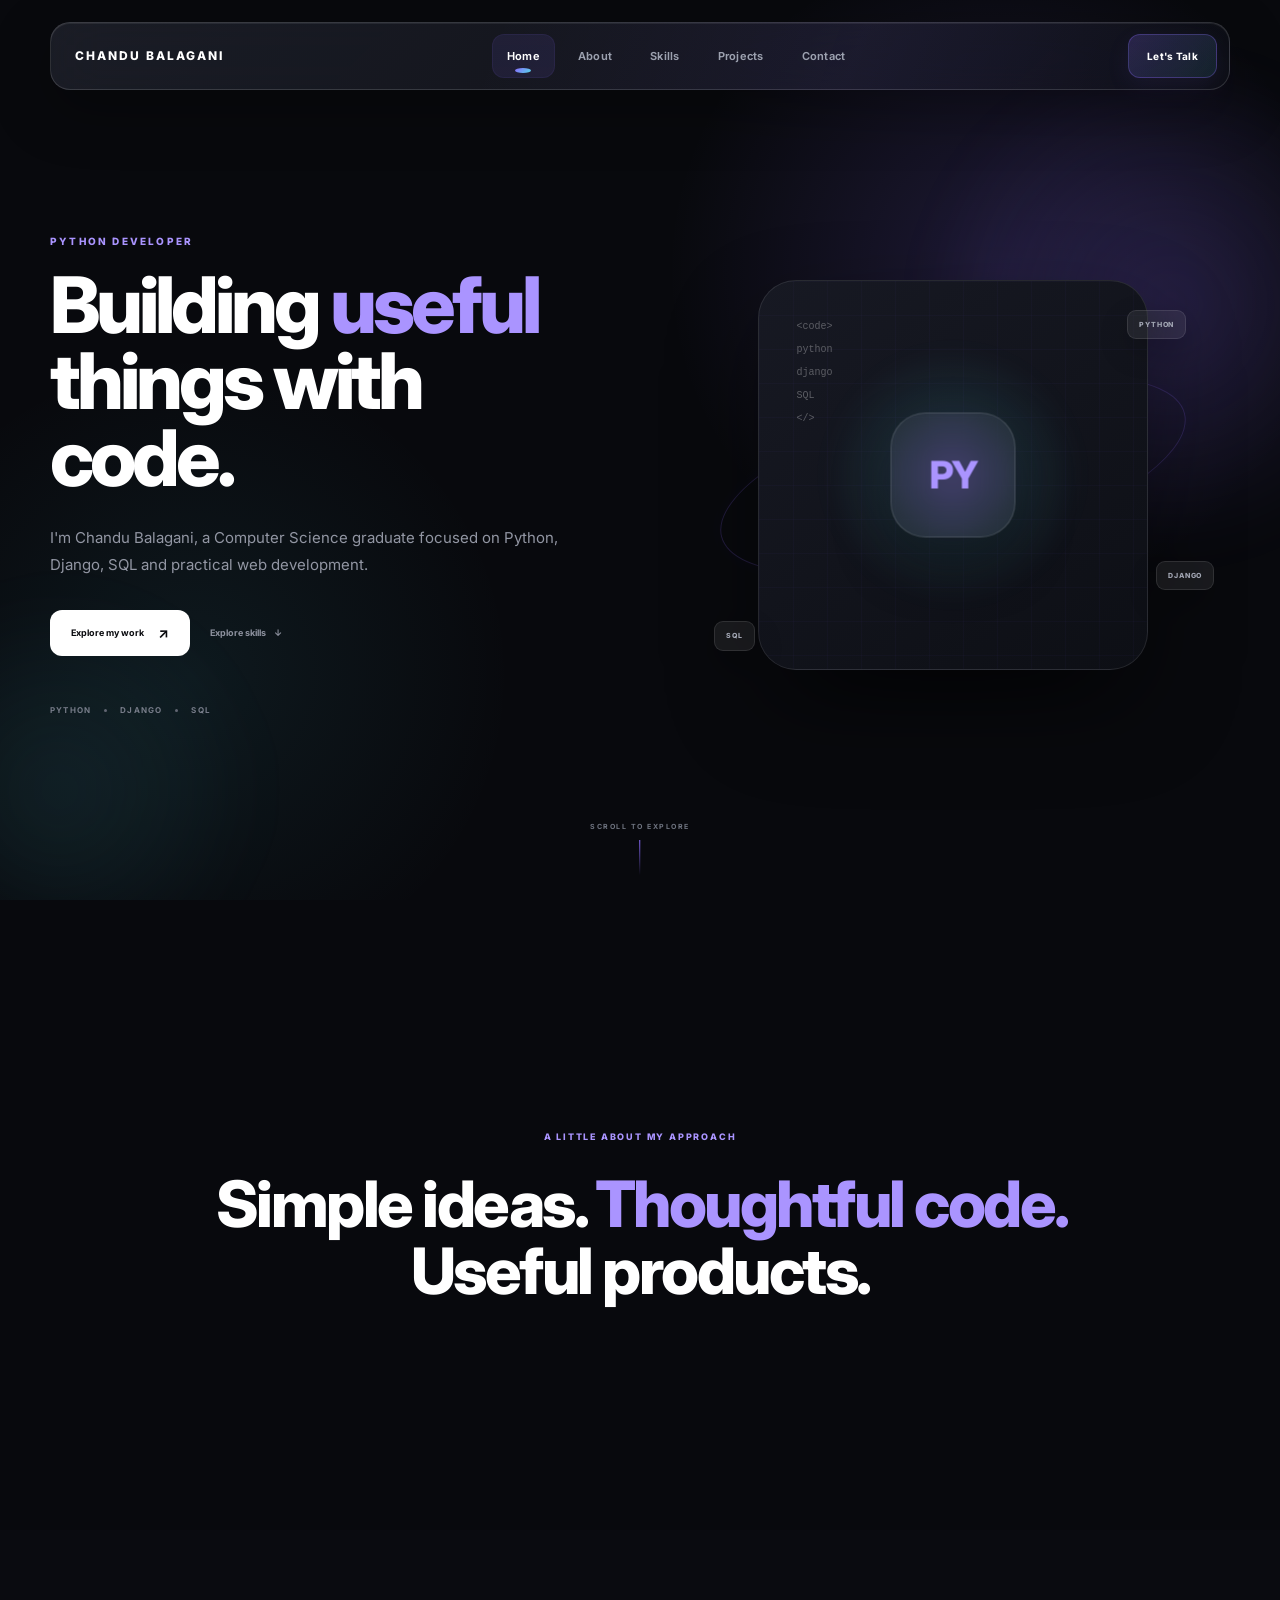
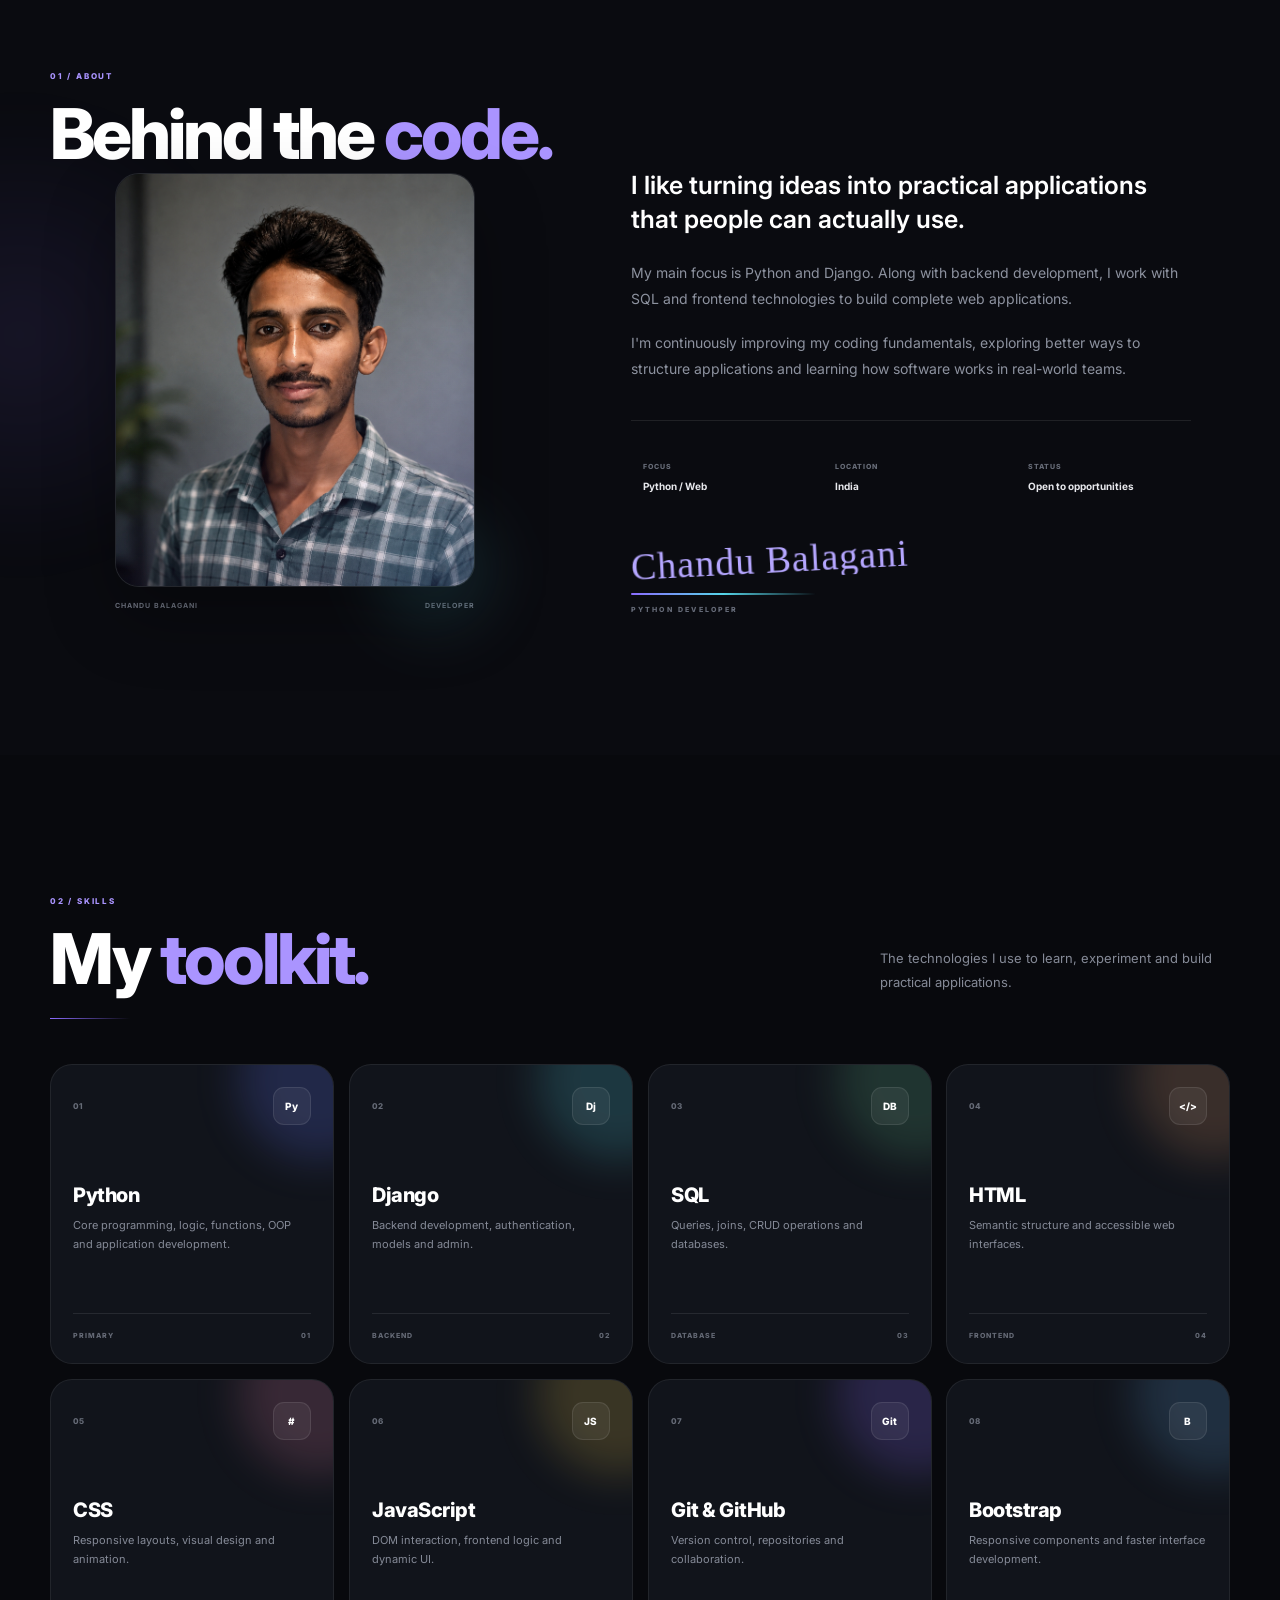
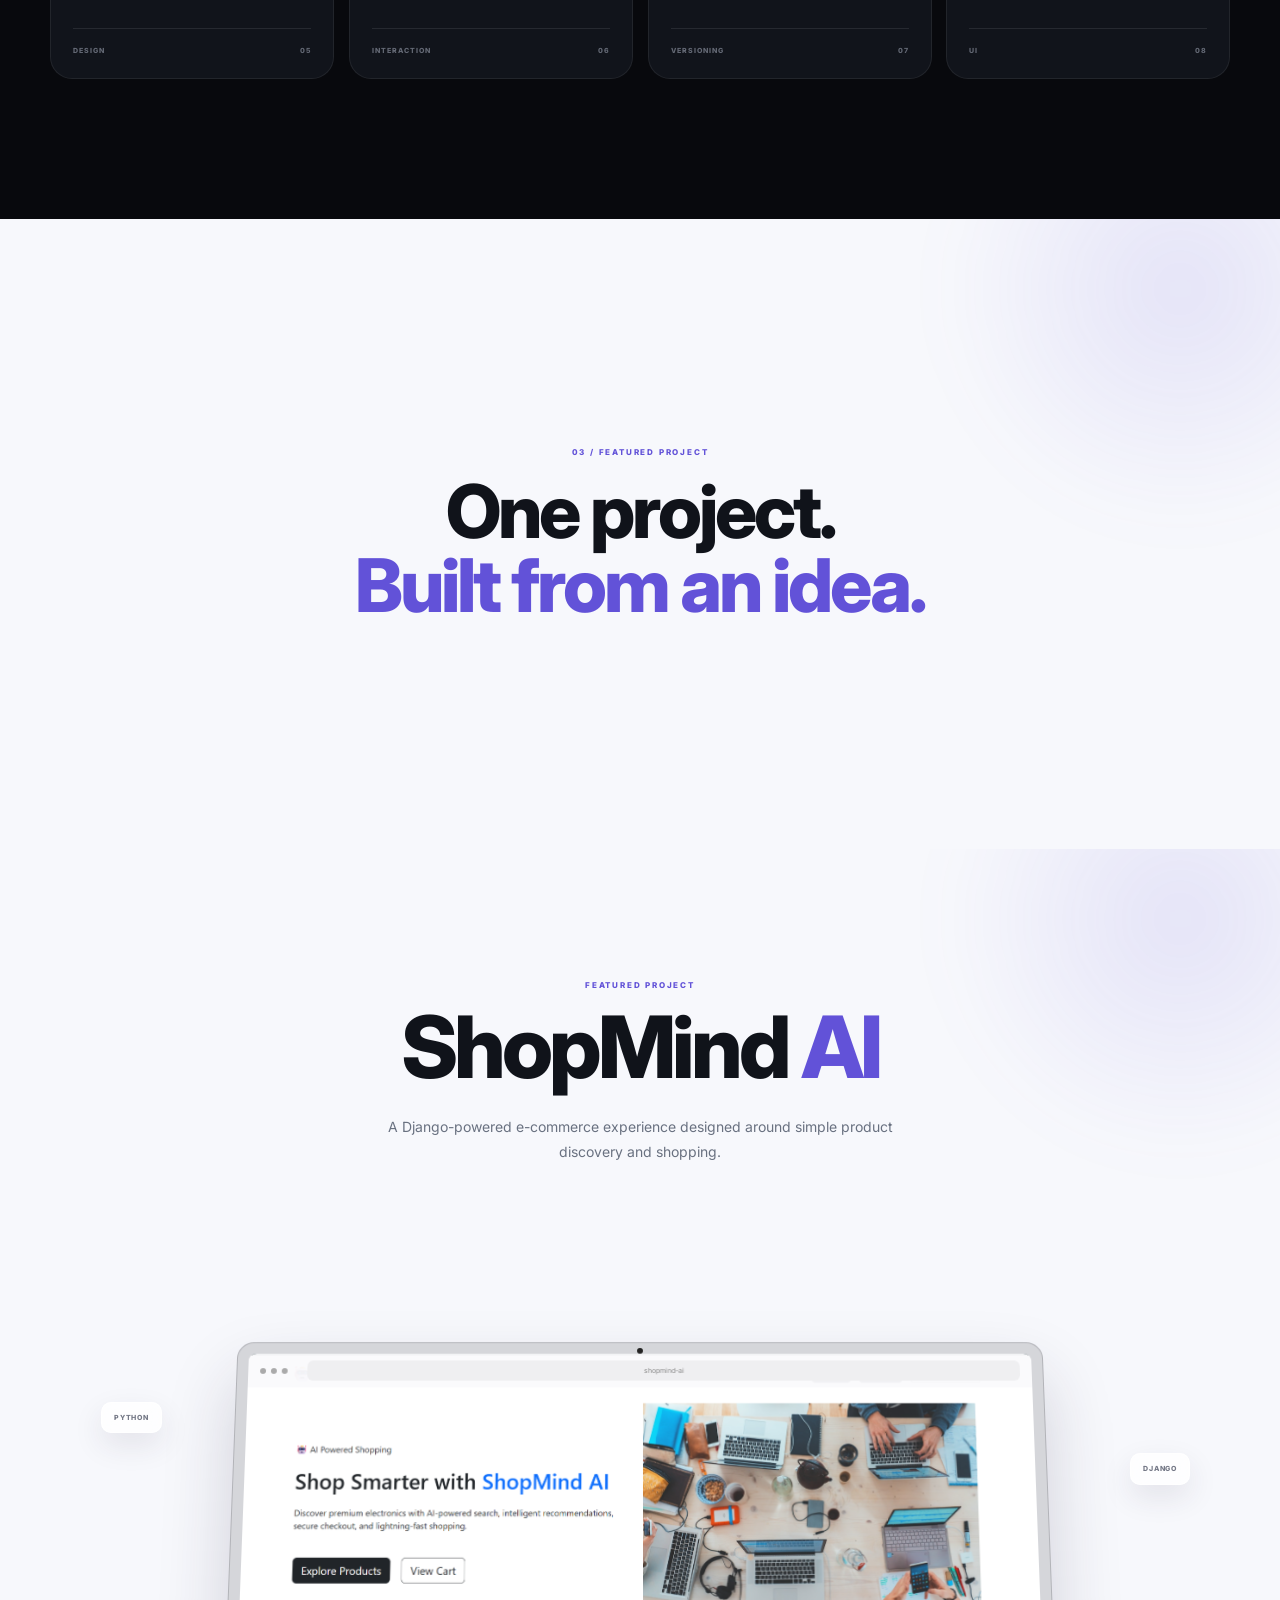
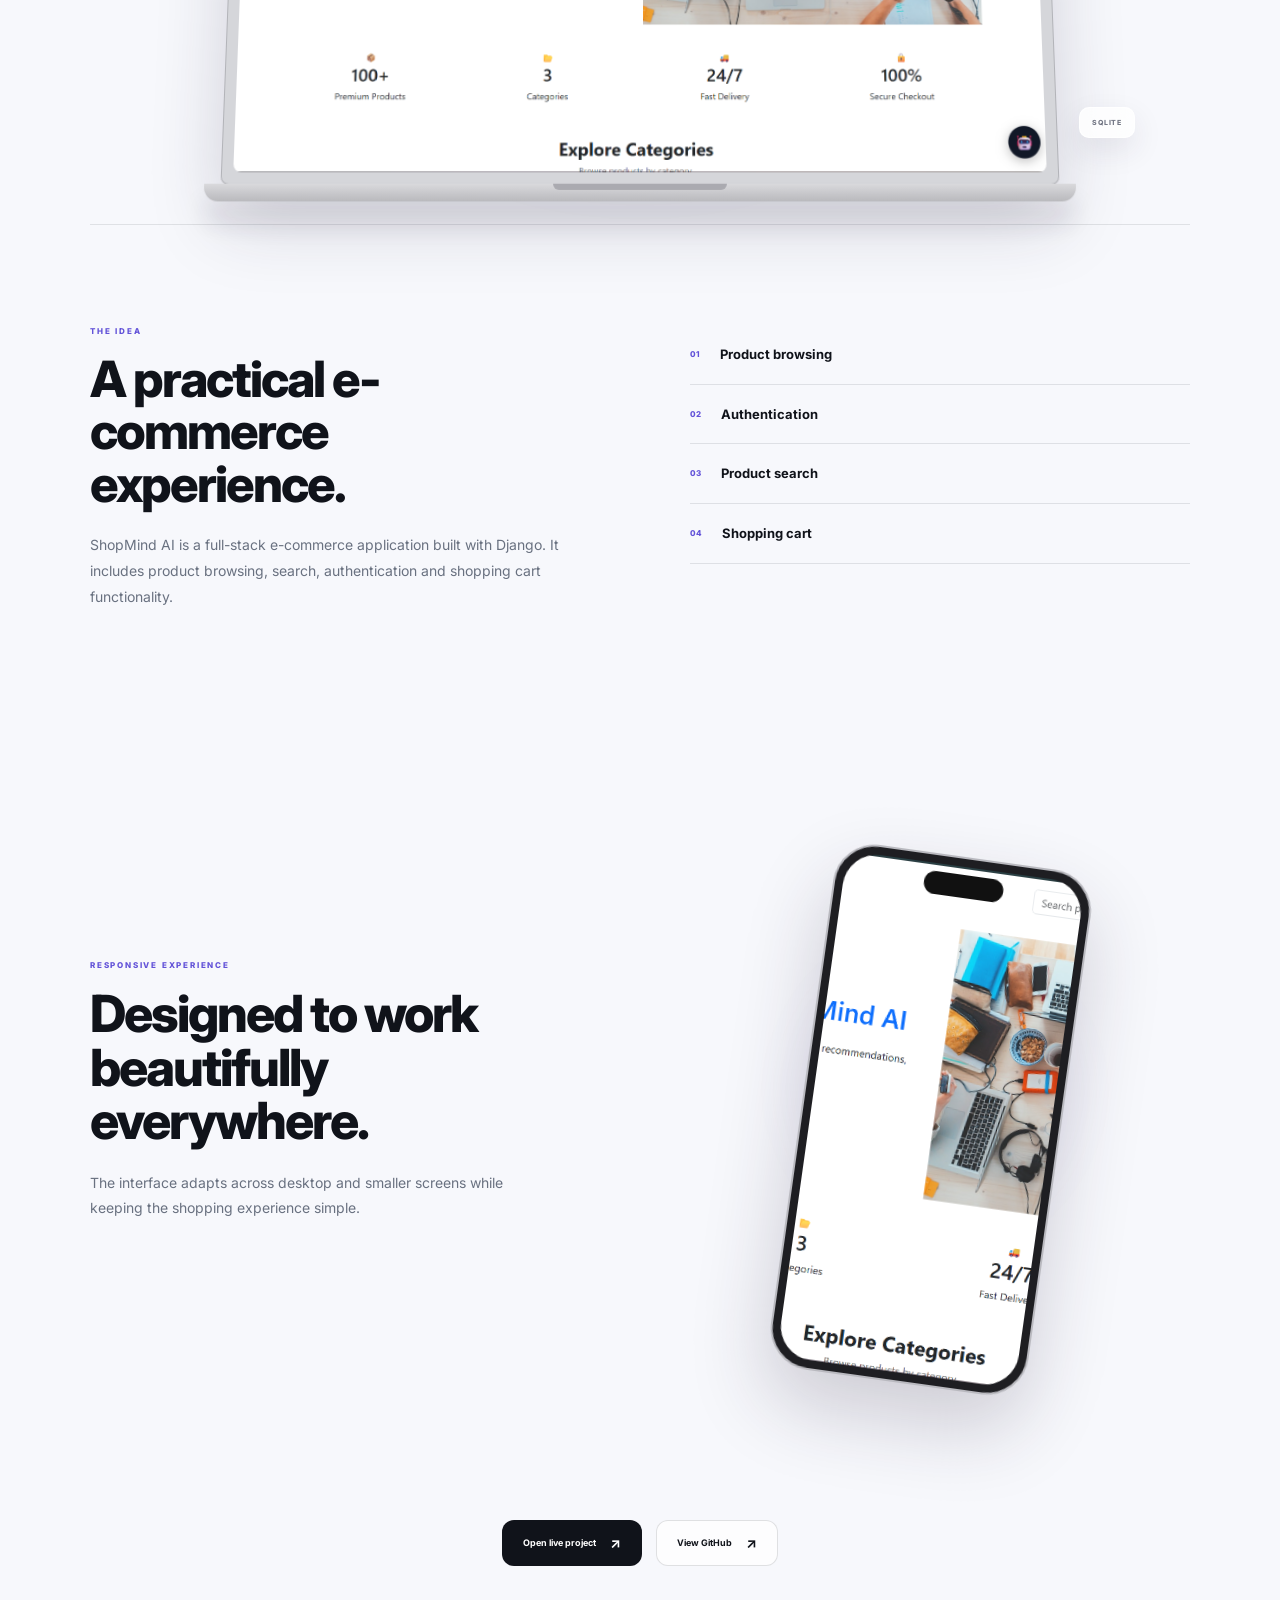
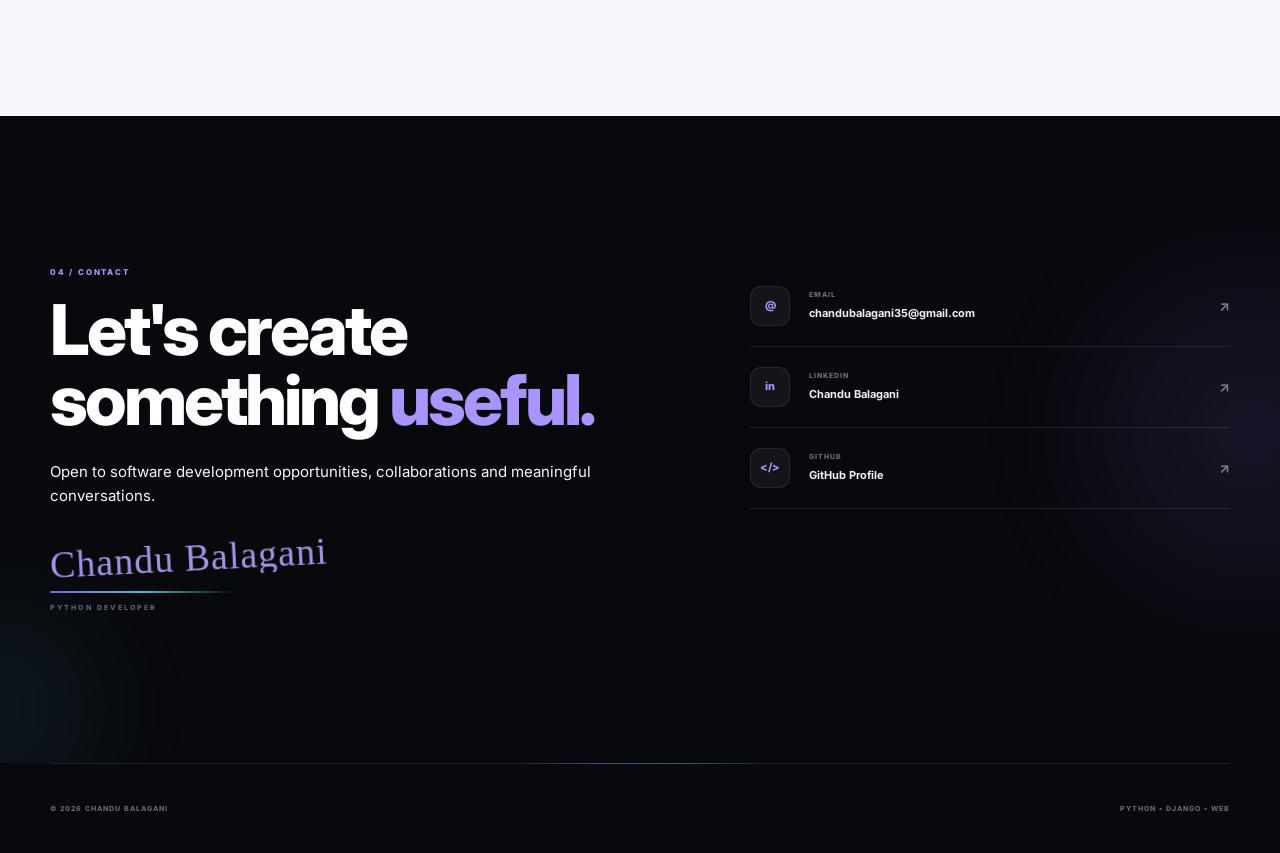
==== index.html @ 0781a846 "Initial portfolio" ====
<!DOCTYPE html>
<html lang="en">

<head>

    <meta charset="UTF-8">

    <meta
        name="viewport"
        content="width=device-width, initial-scale=1.0"
    >

    <meta
        name="description"
        content="Chandu Balagani — Python Developer Portfolio"
    >

    <meta
        name="author"
        content="Chandu Balagani"
    >

    <title>
        Chandu Balagani — Python Developer
    </title>


    <!-- =====================================================
         FONT
    ====================================================== -->

    <link rel="preconnect" href="https://fonts.googleapis.com">

    <link
        rel="preconnect"
        href="https://fonts.gstatic.com"
        crossorigin
    >

    <link
        href="https://fonts.googleapis.com/css2?family=Inter:wght@400;500;600;700;800&family=Caveat:wght@500;600&display=swap"
        rel="stylesheet"
    >


    <!-- =====================================================
         STYLESHEET
    ====================================================== -->

    <link
        rel="stylesheet"
        href="style.css"
    >

</head>


<body>


    <!-- =====================================================
         PAGE LOADER
    ====================================================== -->

    <div
        id="page-loader"
        class="page-loader"
    >

        <div class="loader-content">

            <span class="loader-name">
                CHANDU BALAGANI
            </span>

            <span class="loader-progress">
                <span></span>
            </span>

        </div>

    </div>


    <!-- =====================================================
         NAVBAR
    ====================================================== -->

    <header
        id="navbar"
        class="navbar"
    >

        <div class="nav-container">


            <!-- BRAND -->

            <a
                href="#home"
                class="brand"
            >
                CHANDU BALAGANI
            </a>


            <!-- NAVIGATION -->

            <nav
                class="nav-menu"
                aria-label="Main navigation"
            >

                <a
                    href="#home"
                    class="nav-link active"
                >
                    Home
                </a>


                <a
                    href="#about"
                    class="nav-link"
                >
                    About
                </a>


                <a
                    href="#skills"
                    class="nav-link"
                >
                    Skills
                </a>


                <a
                    href="#projects"
                    class="nav-link"
                >
                    Projects
                </a>


                <a
                    href="#contact"
                    class="nav-link"
                >
                    Contact
                </a>

            </nav>


            <!-- CTA -->

            <a
                href="#contact"
                class="nav-cta"
            >
                Let's Talk
            </a>


        </div>

    </header>


    <!-- =====================================================
         MAIN
    ====================================================== -->

    <main>


        <!-- =================================================
             HOME / HERO
        ================================================== -->

        <section
            id="home"
            class="hero-section"
        >

            <div class="hero-container">


                <!-- HERO CONTENT -->

                <div class="hero-copy">


                    <p class="hero-overline reveal">
                        PYTHON DEVELOPER
                    </p>


                    <h1 class="hero-title reveal">

                        Building

                        <span>
                            useful
                        </span>

                        things with code.

                    </h1>


                    <p class="hero-description reveal">

                        I'm Chandu Balagani, a Computer Science
                        graduate focused on Python, Django, SQL
                        and practical web development.

                    </p>


                    <div class="hero-actions reveal">


                        <a
                            href="#projects"
                            class="button button-dark"
                        >

                            Explore my work

                            <span>
                                ↗
                            </span>

                        </a>


                        <a
                            href="#skills"
                            class="text-button"
                        >

                            Explore skills

                            <span>
                                ↓
                            </span>

                        </a>


                    </div>


                    <div class="hero-meta reveal">

                        <span>
                            PYTHON
                        </span>

                        <i></i>

                        <span>
                            DJANGO
                        </span>

                        <i></i>

                        <span>
                            SQL
                        </span>

                    </div>


                </div>


                <!-- HERO VISUAL -->

                <div
                    class="hero-product reveal"
                    aria-hidden="true"
                >

                    <div class="product-shadow"></div>


                    <div
                        class="product-orbit product-orbit-one"
                    ></div>


                    <div
                        class="product-orbit product-orbit-two"
                    ></div>


                    <div class="developer-visual">


                        <div class="visual-grid"></div>


                        <div class="visual-glow"></div>


                        <div class="visual-code">

                            <span>
                                &lt;code&gt;
                            </span>

                            <span>
                                python
                            </span>

                            <span>
                                django
                            </span>

                            <span>
                                SQL
                            </span>

                            <span>
                                &lt;/&gt;
                            </span>

                        </div>


                        <div class="visual-center">

                            <span>
                                PY
                            </span>

                        </div>


                    </div>


                    <!-- FLOATING TAGS -->

                    <div
                        class="visual-tag tag-one"
                    >
                        PYTHON
                    </div>


                    <div
                        class="visual-tag tag-two"
                    >
                        DJANGO
                    </div>


                    <div
                        class="visual-tag tag-three"
                    >
                        SQL
                    </div>


                </div>

            </div>


            <!-- SCROLL INDICATOR -->

            <div class="hero-scroll">

                <span>
                    SCROLL TO EXPLORE
                </span>

                <span
                    class="scroll-line"
                ></span>

            </div>


        </section>


        <!-- =================================================
             STATEMENT
        ================================================== -->

        <section
            class="statement-section"
        >

            <div
                class="statement-container reveal"
            >

                <p class="statement-label">
                    A LITTLE ABOUT MY APPROACH
                </p>


                <h2>

                    Simple ideas.

                    <span>
                        Thoughtful code.
                    </span>

                    Useful products.

                </h2>

            </div>

        </section>


        <!-- =================================================
             ABOUT
        ================================================== -->

        <section
            id="about"
            class="about-section"
        >

            <div class="content-container">


                <!-- ABOUT HEADING -->

                <div
                    class="section-intro reveal"
                >

                    <p class="section-number">
                        01 / ABOUT
                    </p>


                    <h2>

                        Behind the

                        <span>
                            code.
                        </span>

                    </h2>

                </div>


                <!-- ABOUT CONTENT -->

                <div class="about-layout">


                    <!-- =====================================
                         PHOTO
                    ====================================== -->

                    <div
                        class="about-photo reveal"
                    >

                        <div class="photo-frame">

                            <img
                                src="assets/images/profile.png"
                                alt="Chandu Balagani"
                                loading="lazy"
                            >

                        </div>


                        <div class="photo-label">

                            <span>
                                CHANDU BALAGANI
                            </span>

                            <span>
                                DEVELOPER
                            </span>

                        </div>

                    </div>


                    <!-- =====================================
                         ABOUT TEXT
                    ====================================== -->

                    <div
                        class="about-copy reveal"
                    >


                        <p class="about-lead">

                            I like turning ideas into practical
                            applications that people can actually
                            use.

                        </p>


                        <p>

                            My main focus is Python and Django.
                            Along with backend development, I work
                            with SQL and frontend technologies to
                            build complete web applications.

                        </p>


                        <p>

                            I'm continuously improving my coding
                            fundamentals, exploring better ways to
                            structure applications and learning how
                            software works in real-world teams.

                        </p>


                        <!-- ABOUT DETAILS -->

                        <div class="about-details">


                            <div>

                                <small>
                                    FOCUS
                                </small>

                                <strong>
                                    Python / Web
                                </strong>

                            </div>


                            <div>

                                <small>
                                    LOCATION
                                </small>

                                <strong>
                                    India
                                </strong>

                            </div>


                            <div>

                                <small>
                                    STATUS
                                </small>

                                <strong>
                                    Open to opportunities
                                </strong>

                            </div>


                        </div>


                        <!-- SIGNATURE -->

                        <div
                            class="portfolio-signature"
                        >

                            <span
                                class="signature-name"
                            >
                                Chandu Balagani
                            </span>


                            <span
                                class="signature-line"
                            ></span>


                            <span
                                class="signature-role"
                            >
                                PYTHON DEVELOPER
                            </span>

                        </div>


                    </div>

                </div>

            </div>

        </section>


        <!-- =================================================
             SKILLS
        ================================================== -->

        <section
            id="skills"
            class="skills-section"
        >

            <div
                class="content-container"
            >


                <div
                    class="skills-heading reveal"
                >

                    <div>

                        <p class="section-number">
                            02 / SKILLS
                        </p>


                        <h2>

                            My

                            <span>
                                toolkit.
                            </span>

                        </h2>

                    </div>


                    <p>

                        The technologies I use to learn,
                        experiment and build practical
                        applications.

                    </p>


                </div>


                <!-- SKILLS GRID -->

                <div class="skills-showcase">


                    <!-- PYTHON -->

                    <article
                        class="skill-card skill-python reveal"
                    >

                        <div class="skill-top">

                            <span class="skill-index">
                                01
                            </span>

                            <span class="skill-symbol">
                                Py
                            </span>

                        </div>


                        <div class="skill-content">

                            <h3>
                                Python
                            </h3>

                            <p>
                                Core programming,
                                logic, functions,
                                OOP and application
                                development.
                            </p>

                        </div>


                        <div class="skill-footer">

                            <span>
                                PRIMARY
                            </span>

                            <span>
                                01
                            </span>

                        </div>

                    </article>


                    <!-- DJANGO -->

                    <article
                        class="skill-card skill-django reveal"
                    >

                        <div class="skill-top">

                            <span class="skill-index">
                                02
                            </span>

                            <span class="skill-symbol">
                                Dj
                            </span>

                        </div>


                        <div class="skill-content">

                            <h3>
                                Django
                            </h3>

                            <p>
                                Backend development,
                                authentication,
                                models and admin.
                            </p>

                        </div>


                        <div class="skill-footer">

                            <span>
                                BACKEND
                            </span>

                            <span>
                                02
                            </span>

                        </div>

                    </article>


                    <!-- SQL -->

                    <article
                        class="skill-card skill-sql reveal"
                    >

                        <div class="skill-top">

                            <span class="skill-index">
                                03
                            </span>

                            <span class="skill-symbol">
                                DB
                            </span>

                        </div>


                        <div class="skill-content">

                            <h3>
                                SQL
                            </h3>

                            <p>
                                Queries, joins,
                                CRUD operations
                                and databases.
                            </p>

                        </div>


                        <div class="skill-footer">

                            <span>
                                DATABASE
                            </span>

                            <span>
                                03
                            </span>

                        </div>

                    </article>


                    <!-- HTML -->

                    <article
                        class="skill-card skill-html reveal"
                    >

                        <div class="skill-top">

                            <span class="skill-index">
                                04
                            </span>

                            <span class="skill-symbol">
                                &lt;/&gt;
                            </span>

                        </div>


                        <div class="skill-content">

                            <h3>
                                HTML
                            </h3>

                            <p>
                                Semantic structure
                                and accessible
                                web interfaces.
                            </p>

                        </div>


                        <div class="skill-footer">

                            <span>
                                FRONTEND
                            </span>

                            <span>
                                04
                            </span>

                        </div>

                    </article>


                    <!-- CSS -->

                    <article
                        class="skill-card skill-css reveal"
                    >

                        <div class="skill-top">

                            <span class="skill-index">
                                05
                            </span>

                            <span class="skill-symbol">
                                #
                            </span>

                        </div>


                        <div class="skill-content">

                            <h3>
                                CSS
                            </h3>

                            <p>
                                Responsive layouts,
                                visual design
                                and animation.
                            </p>

                        </div>


                        <div class="skill-footer">

                            <span>
                                DESIGN
                            </span>

                            <span>
                                05
                            </span>

                        </div>

                    </article>


                    <!-- JAVASCRIPT -->

                    <article
                        class="skill-card skill-javascript reveal"
                    >

                        <div class="skill-top">

                            <span class="skill-index">
                                06
                            </span>

                            <span class="skill-symbol">
                                JS
                            </span>

                        </div>


                        <div class="skill-content">

                            <h3>
                                JavaScript
                            </h3>

                            <p>
                                DOM interaction,
                                frontend logic
                                and dynamic UI.
                            </p>

                        </div>


                        <div class="skill-footer">

                            <span>
                                INTERACTION
                            </span>

                            <span>
                                06
                            </span>

                        </div>

                    </article>


                    <!-- GIT -->

                    <article
                        class="skill-card skill-git reveal"
                    >

                        <div class="skill-top">

                            <span class="skill-index">
                                07
                            </span>

                            <span class="skill-symbol">
                                Git
                            </span>

                        </div>


                        <div class="skill-content">

                            <h3>
                                Git & GitHub
                            </h3>

                            <p>
                                Version control,
                                repositories and
                                collaboration.
                            </p>

                        </div>


                        <div class="skill-footer">

                            <span>
                                VERSIONING
                            </span>

                            <span>
                                07
                            </span>

                        </div>

                    </article>


                    <!-- BOOTSTRAP -->

                    <article
                        class="skill-card skill-bootstrap reveal"
                    >

                        <div class="skill-top">

                            <span class="skill-index">
                                08
                            </span>

                            <span class="skill-symbol">
                                B
                            </span>

                        </div>


                        <div class="skill-content">

                            <h3>
                                Bootstrap
                            </h3>

                            <p>
                                Responsive components
                                and faster interface
                                development.
                            </p>

                        </div>


                        <div class="skill-footer">

                            <span>
                                UI
                            </span>

                            <span>
                                08
                            </span>

                        </div>

                    </article>


                </div>

            </div>

        </section>


        <!-- =================================================
             PROJECT INTRO
        ================================================== -->

        <section
            class="project-intro-section"
        >

            <div
                class="project-intro reveal"
            >

                <p class="section-number">
                    03 / FEATURED PROJECT
                </p>


                <h2>

                    One project.

                    <br>

                    <span>
                        Built from an idea.
                    </span>

                </h2>

            </div>

        </section>


        <!-- =================================================
             PROJECT
        ================================================== -->

        <section
            id="projects"
            class="shopmind-section"
        >

            <div
                class="shopmind-container"
            >


                <!-- PROJECT TITLE -->

                <div
                    class="shopmind-heading reveal"
                >

                    <p class="project-label">
                        FEATURED PROJECT
                    </p>


                    <h2>

                        ShopMind

                        <span>
                            AI
                        </span>

                    </h2>


                    <p>

                        A Django-powered e-commerce
                        experience designed around simple
                        product discovery and shopping.

                    </p>

                </div>


                <!-- =========================================
                     MACBOOK
                ========================================== -->

                <div
                    class="mac-stage reveal"
                >

                    <div class="mac-glow"></div>


                    <div class="macbook">


                        <div class="mac-screen">

                            <div
                                class="mac-camera"
                            ></div>


                            <div
                                class="browser-bar"
                            >

                                <div
                                    class="browser-dots"
                                >

                                    <span></span>

                                    <span></span>

                                    <span></span>

                                </div>


                                <div
                                    class="browser-url"
                                >
                                    shopmind-ai
                                </div>

                            </div>


                            <img
                                src="assets/images/shopmind-preview.png"
                                alt="ShopMind AI project preview"
                                class="mac-project-image"
                                loading="lazy"
                            >

                        </div>


                        <div class="mac-base">

                            <div
                                class="mac-notch"
                            ></div>

                        </div>


                    </div>


                    <!-- FLOATING LABELS -->

                    <div
                        class="mac-float mac-float-one"
                    >
                        PYTHON
                    </div>


                    <div
                        class="mac-float mac-float-two"
                    >
                        DJANGO
                    </div>


                    <div
                        class="mac-float mac-float-three"
                    >
                        SQLITE
                    </div>


                </div>


                <!-- =========================================
                     PROJECT DETAILS
                ========================================== -->

                <div
                    class="project-details"
                >


                    <div
                        class="project-detail-copy reveal"
                    >

                        <p class="detail-label">
                            THE IDEA
                        </p>


                        <h3>

                            A practical
                            e-commerce
                            experience.

                        </h3>


                        <p>

                            ShopMind AI is a full-stack
                            e-commerce application built
                            with Django. It includes
                            product browsing, search,
                            authentication and shopping
                            cart functionality.

                        </p>

                    </div>


                    <div
                        class="project-features reveal"
                    >


                        <div
                            class="project-feature"
                        >

                            <span>
                                01
                            </span>

                            <strong>
                                Product browsing
                            </strong>

                        </div>


                        <div
                            class="project-feature"
                        >

                            <span>
                                02
                            </span>

                            <strong>
                                Authentication
                            </strong>

                        </div>


                        <div
                            class="project-feature"
                        >

                            <span>
                                03
                            </span>

                            <strong>
                                Product search
                            </strong>

                        </div>


                        <div
                            class="project-feature"
                        >

                            <span>
                                04
                            </span>

                            <strong>
                                Shopping cart
                            </strong>

                        </div>


                    </div>


                </div>


                <!-- =========================================
                     IPHONE
                ========================================== -->

                <div
                    class="iphone-section"
                >


                    <div
                        class="iphone-copy reveal"
                    >

                        <p class="detail-label">
                            RESPONSIVE EXPERIENCE
                        </p>


                        <h3>

                            Designed to work
                            beautifully
                            everywhere.

                        </h3>


                        <p>

                            The interface adapts across
                            desktop and smaller screens
                            while keeping the shopping
                            experience simple.

                        </p>

                    </div>


                    <div
                        class="iphone-stage reveal"
                    >

                        <div
                            class="iphone-glow"
                        ></div>


                        <div class="iphone">

                            <div
                                class="iphone-screen"
                            >

                                <div
                                    class="iphone-island"
                                ></div>


                                <img
                                    src="assets/images/shopmind-preview.png"
                                    alt="ShopMind AI mobile preview"
                                    class="iphone-image"
                                    loading="lazy"
                                >

                            </div>

                        </div>

                    </div>


                </div>


                <!-- =========================================
                     PROJECT BUTTONS
                ========================================== -->

                <div
                    class="project-actions reveal"
                >


                    <a
                        href="https://shopmind-ai-ykfq.onrender.com"
                        target="_blank"
                        rel="noopener noreferrer"
                        class="button button-dark"
                    >

                        Open live project

                        <span>
                            ↗
                        </span>

                    </a>


                    <a
                        href="https://github.com/"
                        target="_blank"
                        rel="noopener noreferrer"
                        class="button button-outline"
                    >

                        View GitHub

                        <span>
                            ↗
                        </span>

                    </a>


                </div>


            </div>

        </section>


        <!-- =================================================
             CONTACT
        ================================================== -->

        <section
            id="contact"
            class="contact-section"
        >

            <div
                class="content-container"
            >


                <div
                    class="contact-layout reveal"
                >


                    <div
                        class="contact-heading"
                    >

                        <p class="section-number">
                            04 / CONTACT
                        </p>


                        <h2>

                            Let's create
                            something
                            <span>
                                useful.
                            </span>

                        </h2>


                        <p>

                            Open to software development
                            opportunities, collaborations
                            and meaningful conversations.

                        </p>


                        <!-- CONTACT SIGNATURE -->

                        <div
                            class="portfolio-signature contact-signature"
                        >

                            <span
                                class="signature-name"
                            >
                                Chandu Balagani
                            </span>


                            <span
                                class="signature-line"
                            ></span>


                            <span
                                class="signature-role"
                            >
                                PYTHON DEVELOPER
                            </span>

                        </div>


                    </div>


                    <!-- CONTACT LINKS -->

                    <div
                        class="contact-links"
                    >


                        <!-- EMAIL -->

                        <a
                            href="mailto:chandubalagani35@gmail.com"
                            class="contact-link"
                        >

                            <span
                                class="contact-icon"
                            >
                                @
                            </span>


                            <span>

                                <small>
                                    EMAIL
                                </small>

                                <strong>
                                    chandubalagani35@gmail.com
                                </strong>

                            </span>


                            <b>
                                ↗
                            </b>

                        </a>


                        <!-- LINKEDIN -->

                        <a
                            href="https://www.linkedin.com/in/chandu-balagani"
                            target="_blank"
                            rel="noopener noreferrer"
                            class="contact-link"
                        >

                            <span
                                class="contact-icon"
                            >
                                in
                            </span>


                            <span>

                                <small>
                                    LINKEDIN
                                </small>

                                <strong>
                                    Chandu Balagani
                                </strong>

                            </span>


                            <b>
                                ↗
                            </b>

                        </a>


                        <!-- GITHUB -->

                        <a
                            href="https://github.com/"
                            target="_blank"
                            rel="noopener noreferrer"
                            class="contact-link"
                        >

                            <span
                                class="contact-icon"
                            >
                                &lt;/&gt;
                            </span>


                            <span>

                                <small>
                                    GITHUB
                                </small>

                                <strong>
                                    GitHub Profile
                                </strong>

                            </span>


                            <b>
                                ↗
                            </b>

                        </a>


                    </div>

                </div>

            </div>

        </section>


    </main>


    <!-- =====================================================
         FOOTER
    ====================================================== -->

    <footer
        class="site-footer"
    >

        <div
            class="footer-inner"
        >

            <span>
                © 2026 CHANDU BALAGANI
            </span>


            <span>
                PYTHON • DJANGO • WEB
            </span>

        </div>

    </footer>


    <!-- =====================================================
         JAVASCRIPT
    ====================================================== -->

    <script src="script.js"></script>

</body>

</html>
---- style.css ----
/* =========================================================
   CHANDU BALAGANI — PORTFOLIO
   DARK → LIGHT PROJECT → DARK
   APPLE / PREMIUM / MODERN
========================================================= */


/* =========================================================
   ROOT
========================================================= */

:root {

    /* DARK SYSTEM */

    --dark:
        #08090d;

    --dark-soft:
        #101219;

    --dark-card:
        #13161e;

    --dark-card-two:
        #181b24;

    --dark-text:
        #f7f7fa;

    --dark-muted:
        #9296a3;

    --dark-line:
        rgba(255,255,255,.09);


    /* LIGHT PROJECT SYSTEM */

    --light:
        #f7f8fc;

    --light-soft:
        #eef1f7;

    --light-card:
        #ffffff;

    --light-text:
        #10131a;

    --light-muted:
        #697180;

    --light-line:
        rgba(15,20,30,.10);


    /* ACCENTS */

    --purple:
        #8b6cff;

    --purple-light:
        #aa94ff;

    --blue:
        #6378ff;

    --cyan:
        #55d5e8;

    --green:
        #67c993;

    --orange:
        #f0a56d;

    --pink:
        #e886ad;


    /* SYSTEM */

    --white:
        #ffffff;

    --black:
        #090a0d;

    --radius:
        24px;

    --small-radius:
        14px;

    --container:
        1180px;

    --ease:
        cubic-bezier(.22,1,.36,1);

}


/* =========================================================
   RESET
========================================================= */

* {

    box-sizing:
        border-box;

    margin:
        0;

    padding:
        0;

}


html {

    scroll-behavior:
        smooth;

    scroll-padding-top:
        25px;

}


body {

    margin:
        0;

    overflow-x:
        hidden;

    background:
        var(--dark);

    color:
        var(--dark-text);

    font-family:
        "Inter",
        -apple-system,
        BlinkMacSystemFont,
        "Segoe UI",
        sans-serif;

    font-size:
        15px;

    line-height:
        1.6;

}


main {

    overflow:
        hidden;

}


section {

    position:
        relative;

}


img {

    display:
        block;

    max-width:
        100%;

}


a {

    color:
        inherit;

    text-decoration:
        none;

}


::selection {

    color:
        #ffffff;

    background:
        rgba(139,108,255,.35);

}


/* =========================================================
   CONTAINER
========================================================= */

.content-container {

    width:
        min(
            var(--container),
            calc(100% - 48px)
        );

    margin:
        0 auto;

}


/* =========================================================
   PAGE LOADER
========================================================= */

.page-loader {

    position:
        fixed;

    inset:
        0;

    z-index:
        20000;

    display:
        grid;

    place-items:
        center;

    background:
        #08090d;

    transition:
        opacity .7s var(--ease),
        visibility .7s ease;

}


.page-loader.hide {

    opacity:
        0;

    visibility:
        hidden;

    pointer-events:
        none;

}


.loader-content {

    width:
        190px;

    display:
        flex;

    flex-direction:
        column;

    gap:
        15px;

}


.loader-name {

    color:
        #ffffff;

    font-size:
        9px;

    font-weight:
        800;

    text-align:
        center;

    letter-spacing:
        2px;

}


.loader-progress {

    height:
        2px;

    overflow:
        hidden;

    border-radius:
        10px;

    background:
        rgba(255,255,255,.12);

}


.loader-progress span {

    display:
        block;

    width:
        0;

    height:
        100%;

    background:
        linear-gradient(
            90deg,
            var(--purple),
            var(--blue),
            var(--cyan)
        );

    animation:
        loaderProgress 1.2s var(--ease) forwards;

}


@keyframes loaderProgress {

    to {
        width:
            100%;
    }

}


/* =========================================================
   NAVBAR
   HOME ONLY
========================================================= */

.navbar {

    position:
        fixed;

    top:
        0;

    left:
        0;

    width:
        100%;

    z-index:
        9999;

    padding:
        20px 0;

    display:
        none !important;

    opacity:
        0;

    visibility:
        hidden;

    pointer-events:
        none;

    transform:
        translateY(-22px);

    transition:
        opacity .45s var(--ease),
        transform .45s var(--ease),
        visibility .45s ease;

}


.navbar.visible {

    display:
        block !important;

    opacity:
        1;

    visibility:
        visible;

    pointer-events:
        auto;

    transform:
        translateY(0);

}


.nav-container {

    width:
        min(
            1160px,
            calc(100% - 48px)
        );

    min-height:
        56px;

    margin:
        0 auto;

    padding:
        8px 10px 8px 20px;

    display:
        flex;

    align-items:
        center;

    justify-content:
        space-between;

    gap:
        20px;

    border:
        1px solid
        rgba(255,255,255,.10);

    border-radius:
        16px;

    background:
        rgba(18,20,27,.70);

    backdrop-filter:
        blur(24px)
        saturate(150%);

    -webkit-backdrop-filter:
        blur(24px)
        saturate(150%);

    box-shadow:
        0 15px 50px
        rgba(0,0,0,.24);

}


.brand {

    color:
        #ffffff;

    font-size:
        9px;

    line-height:
        1;

    font-weight:
        800;

    letter-spacing:
        1.7px;

    white-space:
        nowrap;

    transition:
        color .25s ease;

}


.brand:hover {

    color:
        var(--purple-light);

}


.nav-menu {

    display:
        flex;

    align-items:
        center;

    gap:
        28px;

}


.nav-link {

    position:
        relative;

    color:
        #858a98;

    font-size:
        9px;

    line-height:
        1;

    font-weight:
        600;

    transition:
        color .25s ease;

}


.nav-link:hover,
.nav-link.active {

    color:
        #ffffff;

}


.nav-link::after {

    content:
        "";

    position:
        absolute;

    left:
        50%;

    bottom:
        -10px;

    width:
        0;

    height:
        2px;

    border-radius:
        5px;

    background:
        var(--purple);

    transform:
        translateX(-50%);

    transition:
        width .3s var(--ease);

}


.nav-link.active::after {

    width:
        16px;

}


.nav-cta {

    padding:
        10px 15px;

    border:
        1px solid
        rgba(255,255,255,.10);

    border-radius:
        10px;

    color:
        #ffffff;

    background:
        rgba(255,255,255,.08);

    font-size:
        8px;

    line-height:
        1;

    font-weight:
        700;

    transition:
        transform .3s var(--ease),
        background .3s ease;

}


.nav-cta:hover {

    transform:
        translateY(-2px);

    background:
        rgba(139,108,255,.16);

}


/* =========================================================
   HOME / HERO — DARK
========================================================= */

.hero-section {

    min-height:
        100svh;

    display:
        flex;

    align-items:
        center;

    padding:
        120px 0 70px;

    background:

        radial-gradient(
            circle at 78% 30%,
            rgba(139,108,255,.16),
            transparent 28%
        ),

        radial-gradient(
            circle at 15% 75%,
            rgba(85,213,232,.08),
            transparent 25%
        ),

        #08090d;

}


.hero-container {

    width:
        min(
            var(--container),
            calc(100% - 48px)
        );

    margin:
        0 auto;

    display:
        grid;

    grid-template-columns:
        1fr 1fr;

    align-items:
        center;

    gap:
        70px;

}


.hero-copy {

    max-width:
        570px;

}


.hero-overline {

    margin-bottom:
        18px;

    color:
        var(--purple-light);

    font-size:
        10px;

    font-weight:
        800;

    letter-spacing:
        2.2px;

}


.hero-title {

    color:
        #ffffff;

    font-size:
        clamp(
            46px,
            6.2vw,
            78px
        );

    line-height:
        .98;

    letter-spacing:
        -4px;

    font-weight:
        800;

}


.hero-title span {

    display:
        inline-block;

    color:
        var(--purple-light);

}


.hero-description {

    max-width:
        510px;

    margin-top:
        28px;

    color:
        var(--dark-muted);

    font-size:
        15px;

    line-height:
        1.8;

}


.hero-actions {

    display:
        flex;

    align-items:
        center;

    flex-wrap:
        wrap;

    gap:
        20px;

    margin-top:
        32px;

}


.button {

    display:
        inline-flex;

    align-items:
        center;

    justify-content:
        center;

    gap:
        14px;

    min-height:
        46px;

    padding:
        0 20px;

    border:
        1px solid transparent;

    border-radius:
        12px;

    font-size:
        9px;

    font-weight:
        700;

    transition:
        transform .3s var(--ease),
        background .3s ease,
        border-color .3s ease,
        box-shadow .3s ease;

}


.button span {

    font-size:
        14px;

}


.button-dark {

    color:
        #ffffff;

    background:
        #ffffff;

}


.button-dark {

    color:
        #08090d;

}


.button-dark:hover {

    box-shadow:
        0 12px 35px
        rgba(255,255,255,.12);

}


.button-outline {

    color:
        #ffffff;

    border-color:
        rgba(255,255,255,.14);

    background:
        rgba(255,255,255,.04);

}


.button-outline:hover {

    border-color:
        rgba(139,108,255,.45);

    background:
        rgba(139,108,255,.08);

}


.text-button {

    display:
        inline-flex;

    align-items:
        center;

    gap:
        8px;

    color:
        #8e929f;

    font-size:
        9px;

    font-weight:
        700;

    transition:
        color .25s ease,
        transform .25s ease;

}


.text-button:hover {

    color:
        #ffffff;

    transform:
        translateX(3px);

}


.hero-meta {

    display:
        flex;

    align-items:
        center;

    gap:
        13px;

    margin-top:
        48px;

    color:
        #777c89;

    font-size:
        8px;

    font-weight:
        700;

    letter-spacing:
        1.2px;

}


.hero-meta i {

    width:
        3px;

    height:
        3px;

    border-radius:
        50%;

    background:
        #626673;

}


/* =========================================================
   HERO VISUAL
========================================================= */

.hero-product {

    position:
        relative;

    min-height:
        500px;

    display:
        grid;

    place-items:
        center;

    perspective:
        1000px;

}


.developer-visual {

    position:
        relative;

    width:
        min(
            390px,
            75vw
        );

    aspect-ratio:
        1 / 1;

    overflow:
        hidden;

    border:
        1px solid
        rgba(255,255,255,.10);

    border-radius:
        38px;

    background:

        linear-gradient(
            145deg,
            #171923,
            #0d0f15
        );

    box-shadow:
        0 40px 90px
        rgba(0,0,0,.40);

    transform-style:
        preserve-3d;

    transition:
        transform .2s ease-out;

}


.visual-grid {

    position:
        absolute;

    inset:
        0;

    opacity:
        .32;

    background-image:

        linear-gradient(
            rgba(139,108,255,.10) 1px,
            transparent 1px
        ),

        linear-gradient(
            90deg,
            rgba(139,108,255,.10) 1px,
            transparent 1px
        );

    background-size:
        34px 34px;

}


.visual-glow {

    position:
        absolute;

    width:
        260px;

    height:
        260px;

    left:
        50%;

    top:
        50%;

    transform:
        translate(-50%,-50%);

    border-radius:
        50%;

    background:
        radial-gradient(
            circle,
            rgba(139,108,255,.38),
            rgba(85,213,232,.10),
            transparent 70%
        );

    filter:
        blur(10px);

    animation:
        visualPulse 5s ease-in-out infinite;

}


@keyframes visualPulse {

    0%,
    100% {

        transform:
            translate(-50%,-50%)
            scale(.9);

    }

    50% {

        transform:
            translate(-50%,-50%)
            scale(1.1);

    }

}


.visual-code {

    position:
        absolute;

    left:
        38px;

    top:
        38px;

    display:
        flex;

    flex-direction:
        column;

    gap:
        7px;

    color:
        rgba(255,255,255,.30);

    font-family:
        monospace;

    font-size:
        10px;

}


.visual-center {

    position:
        absolute;

    left:
        50%;

    top:
        50%;

    width:
        125px;

    height:
        125px;

    display:
        grid;

    place-items:
        center;

    border:
        1px solid
        rgba(255,255,255,.14);

    border-radius:
        35px;

    background:
        rgba(255,255,255,.06);

    backdrop-filter:
        blur(18px);

    box-shadow:
        0 25px 60px
        rgba(0,0,0,.30);

    transform:
        translate(-50%,-50%)
        translateZ(45px);

}


.visual-center span {

    color:
        var(--purple-light);

    font-size:
        38px;

    font-weight:
        800;

    letter-spacing:
        -2px;

}


.product-shadow {

    position:
        absolute;

    width:
        280px;

    height:
        50px;

    bottom:
        32px;

    left:
        50%;

    transform:
        translateX(-50%);

    border-radius:
        50%;

    background:
        rgba(0,0,0,.35);

    filter:
        blur(25px);

}


.product-orbit {

    position:
        absolute;

    left:
        50%;

    top:
        50%;

    border:
        1px solid
        rgba(139,108,255,.20);

    border-radius:
        50%;

    transform:
        translate(-50%,-50%)
        rotate(-15deg);

    pointer-events:
        none;

}


.product-orbit-one {

    width:
        480px;

    height:
        160px;

    animation:
        orbitSpin 12s linear infinite;

}


.product-orbit-two {

    width:
        410px;

    height:
        135px;

    transform:
        translate(-50%,-50%)
        rotate(45deg);

    animation:
        orbitSpinReverse 16s linear infinite;

}


@keyframes orbitSpin {

    from {

        transform:
            translate(-50%,-50%)
            rotate(0deg);

    }

    to {

        transform:
            translate(-50%,-50%)
            rotate(360deg);

    }

}


@keyframes orbitSpinReverse {

    from {

        transform:
            translate(-50%,-50%)
            rotate(45deg);

    }

    to {

        transform:
            translate(-50%,-50%)
            rotate(-315deg);

    }

}


.visual-tag {

    position:
        absolute;

    padding:
        8px 11px;

    border:
        1px solid
        rgba(255,255,255,.10);

    border-radius:
        9px;

    background:
        rgba(255,255,255,.07);

    backdrop-filter:
        blur(14px);

    color:
        #a1a5b2;

    font-size:
        7px;

    font-weight:
        800;

    letter-spacing:
        .8px;

    box-shadow:
        0 12px 30px
        rgba(0,0,0,.20);

}


.tag-one {

    top:
        17%;

    right:
        8%;

}


.tag-two {

    right:
        3%;

    bottom:
        27%;

}


.tag-three {

    left:
        7%;

    bottom:
        15%;

}


/* =========================================================
   HERO SCROLL
========================================================= */

.hero-scroll {

    position:
        absolute;

    left:
        50%;

    bottom:
        25px;

    display:
        flex;

    flex-direction:
        column;

    align-items:
        center;

    gap:
        8px;

    transform:
        translateX(-50%);

    color:
        #6f7480;

    font-size:
        7px;

    font-weight:
        700;

    letter-spacing:
        1.5px;

}


.scroll-line {

    width:
        1px;

    height:
        35px;

    background:
        linear-gradient(
            to bottom,
            var(--purple),
            transparent
        );

    animation:
        scrollLine 2s ease-in-out infinite;

}


@keyframes scrollLine {

    0%,
    100% {

        transform:
            scaleY(.55);

        transform-origin:
            top;

    }

    50% {

        transform:
            scaleY(1);

        transform-origin:
            top;

    }

}


/* =========================================================
   STATEMENT — DARK
========================================================= */

.statement-section {

    min-height:
        70vh;

    display:
        grid;

    place-items:
        center;

    padding:
        120px 24px;

    background:
        #08090d;

}


.statement-container {

    width:
        min(
            850px,
            100%
        );

    text-align:
        center;

}


.statement-label {

    margin-bottom:
        25px;

    color:
        var(--purple-light);

    font-size:
        9px;

    font-weight:
        800;

    letter-spacing:
        1.8px;

}


.statement-container h2 {

    color:
        #ffffff;

    font-size:
        clamp(
            34px,
            5vw,
            64px
        );

    line-height:
        1.05;

    letter-spacing:
        -2.5px;

    font-weight:
        800;

}


.statement-container h2 span {

    color:
        var(--purple-light);

}


/* =========================================================
   DARK SECTION HEADINGS
========================================================= */

.section-number {

    margin-bottom:
        16px;

    color:
        var(--purple-light);

    font-size:
        8px;

    font-weight:
        800;

    letter-spacing:
        1.8px;

}


.section-intro h2,
.skills-heading h2 {

    color:
        #ffffff;

    font-size:
        clamp(
            42px,
            6vw,
            70px
        );

    line-height:
        1;

    letter-spacing:
        -3px;

    font-weight:
        800;

}


.section-intro h2 span,
.skills-heading h2 span {

    color:
        var(--purple-light);

}


/* =========================================================
   ABOUT — DARK
========================================================= */

.about-section {

    padding:
        140px 0;

    background:
        #0a0b10;

}


.about-layout {

    display:
        grid;

    grid-template-columns:
        .9fr 1.1fr;

    align-items:
        center;

    gap:
        90px;

}


.about-photo {

    position:
        relative;

}


.photo-frame {

    position:
        relative;

    overflow:
        hidden;

    border:
        1px solid
        rgba(255,255,255,.08);

    border-radius:
        28px;

    background:
        #11131a;

    box-shadow:
        0 30px 70px
        rgba(0,0,0,.30);

}


.photo-frame::after {

    content:
        "";

    position:
        absolute;

    inset:
        0;

    background:
        linear-gradient(
            145deg,
            transparent 40%,
            rgba(139,108,255,.16)
        );

    pointer-events:
        none;

}


.photo-frame img {

    width:
        100%;

    aspect-ratio:
        4 / 5;

    object-fit:
        cover;

}


.photo-label {

    display:
        flex;

    justify-content:
        space-between;

    margin-top:
        13px;

    color:
        #707582;

    font-size:
        7px;

    font-weight:
        700;

    letter-spacing:
        1px;

}


.about-copy {

    max-width:
        560px;

}


.about-lead {

    margin-bottom:
        24px;

    color:
        #ffffff;

    font-size:
        25px;

    line-height:
        1.35;

    font-weight:
        600;

}


.about-copy > p:not(.about-lead) {

    margin-bottom:
        18px;

    color:
        #8d929f;

    font-size:
        14px;

    line-height:
        1.85;

}


.about-details {

    display:
        grid;

    grid-template-columns:
        repeat(3,1fr);

    gap:
        18px;

    margin-top:
        38px;

    padding-top:
        28px;

    border-top:
        1px solid
        var(--dark-line);

}


.about-details div {

    display:
        flex;

    flex-direction:
        column;

    gap:
        6px;

}


.about-details small {

    color:
        #676c78;

    font-size:
        7px;

    font-weight:
        800;

    letter-spacing:
        1px;

}


.about-details strong {

    color:
        #e7e8ec;

    font-size:
        10px;

    font-weight:
        700;

}


/* =========================================================
   SKILLS — DARK
========================================================= */

.skills-section {

    padding:
        140px 0;

    background:
        #08090d;

}


.skills-heading {

    display:
        flex;

    align-items:
        end;

    justify-content:
        space-between;

    gap:
        60px;

    margin-bottom:
        70px;

}


.skills-heading > p {

    max-width:
        350px;

    color:
        #858a97;

    font-size:
        13px;

    line-height:
        1.8;

}


.skills-showcase {

    display:
        grid;

    grid-template-columns:
        repeat(4,1fr);

    gap:
        15px;

}


.skill-card {

    position:
        relative;

    min-height:
        300px;

    padding:
        22px;

    display:
        flex;

    flex-direction:
        column;

    justify-content:
        space-between;

    overflow:
        hidden;

    border:
        1px solid
        rgba(255,255,255,.07);

    border-radius:
        22px;

    background:
        #11141b;

    transform-style:
        preserve-3d;

    transition:
        transform .45s var(--ease),
        box-shadow .45s ease,
        border-color .3s ease;

}


.skill-card::before {

    content:
        "";

    position:
        absolute;

    width:
        160px;

    height:
        160px;

    right:
        -65px;

    top:
        -65px;

    border-radius:
        50%;

    background:
        var(--card-glow);

    filter:
        blur(20px);

}


.skill-card:hover {

    box-shadow:
        0 30px 65px
        rgba(0,0,0,.30);

    border-color:
        rgba(139,108,255,.25);

}


.skill-python {
    --card-glow:
        rgba(99,120,255,.20);
}


.skill-django {
    --card-glow:
        rgba(85,213,232,.18);
}


.skill-sql {
    --card-glow:
        rgba(103,201,147,.18);
}


.skill-html {
    --card-glow:
        rgba(240,165,109,.18);
}


.skill-css {
    --card-glow:
        rgba(232,134,173,.18);
}


.skill-javascript {
    --card-glow:
        rgba(245,205,80,.18);
}


.skill-git {
    --card-glow:
        rgba(139,108,255,.20);
}


.skill-bootstrap {
    --card-glow:
        rgba(100,170,230,.18);
}


.skill-top {

    position:
        relative;

    z-index:
        1;

    display:
        flex;

    align-items:
        center;

    justify-content:
        space-between;

}


.skill-index {

    color:
        #666b77;

    font-size:
        8px;

    font-weight:
        800;

}


.skill-symbol {

    width:
        38px;

    height:
        38px;

    display:
        grid;

    place-items:
        center;

    border:
        1px solid
        rgba(255,255,255,.09);

    border-radius:
        11px;

    background:
        rgba(255,255,255,.06);

    color:
        #ffffff;

    font-size:
        10px;

    font-weight:
        800;

}


.skill-content {

    position:
        relative;

    z-index:
        1;

}


.skill-content h3 {

    margin-bottom:
        10px;

    color:
        #ffffff;

    font-size:
        20px;

    line-height:
        1.1;

    font-weight:
        800;

    letter-spacing:
        -.5px;

}


.skill-content p {

    color:
        #858a97;

    font-size:
        11px;

    line-height:
        1.7;

}


.skill-footer {

    position:
        relative;

    z-index:
        1;

    display:
        flex;

    align-items:
        center;

    justify-content:
        space-between;

    padding-top:
        16px;

    border-top:
        1px solid
        var(--dark-line);

    color:
        #646975;

    font-size:
        7px;

    font-weight:
        800;

    letter-spacing:
        1px;

}


/* =========================================================
   PROJECT INTRO — LIGHT
========================================================= */

.project-intro-section {

    min-height:
        70vh;

    display:
        grid;

    place-items:
        center;

    padding:
        100px 24px;

    background:
        var(--light);

}


.project-intro {

    width:
        min(
            900px,
            100%
        );

    text-align:
        center;

}


.project-intro .section-number {

    color:
        #6252d8;

}


.project-intro h2 {

    color:
        var(--light-text);

    font-size:
        clamp(
            44px,
            6vw,
            74px
        );

    line-height:
        1;

    letter-spacing:
        -3px;

    font-weight:
        800;

}


.project-intro h2 span {

    color:
        #6252d8;

}


/* =========================================================
   SHOPMIND — LIGHT
========================================================= */

.shopmind-section {

    padding:
        130px 0 150px;

    background:
        var(--light);

    color:
        var(--light-text);

}


.shopmind-container {

    width:
        min(
            1100px,
            calc(100% - 48px)
        );

    margin:
        0 auto;

}


.shopmind-heading {

    max-width:
        700px;

    margin:
        0 auto 90px;

    text-align:
        center;

}


.project-label,
.detail-label {

    margin-bottom:
        15px;

    color:
        #6252d8;

    font-size:
        8px;

    font-weight:
        800;

    letter-spacing:
        1.8px;

}


.shopmind-heading h2 {

    color:
        var(--light-text);

    font-size:
        clamp(
            48px,
            7vw,
            86px
        );

    line-height:
        .95;

    letter-spacing:
        -4px;

    font-weight:
        800;

}


.shopmind-heading h2 span {

    color:
        #6252d8;

}


.shopmind-heading > p:last-child {

    max-width:
        520px;

    margin:
        25px auto 0;

    color:
        var(--light-muted);

    font-size:
        14px;

    line-height:
        1.8;

}


/* =========================================================
   MACBOOK — LIGHT
========================================================= */

.mac-stage {

    position:
        relative;

    min-height:
        570px;

    display:
        grid;

    place-items:
        center;

    perspective:
        1300px;

}


.mac-glow {

    position:
        absolute;

    width:
        600px;

    height:
        260px;

    left:
        50%;

    bottom:
        60px;

    transform:
        translateX(-50%);

    border-radius:
        50%;

    background:
        radial-gradient(
            ellipse,
            rgba(98,82,216,.16),
            transparent 70%
        );

    filter:
        blur(25px);

}


.macbook {

    position:
        relative;

    width:
        min(
            820px,
            90vw
        );

    transform:
        rotateX(7deg)
        translateY(28px);

    transform-style:
        preserve-3d;

    transition:
        transform .2s linear;

}


.mac-screen {

    position:
        relative;

    overflow:
        hidden;

    padding:
        11px;

    border:
        1px solid
        rgba(20,20,30,.18);

    border-radius:
        17px 17px 8px 8px;

    background:
        #d5d6da;

    box-shadow:
        0 35px 70px
        rgba(40,35,60,.18);

}


.mac-camera {

    position:
        absolute;

    z-index:
        3;

    left:
        50%;

    top:
        5px;

    width:
        6px;

    height:
        6px;

    border-radius:
        50%;

    background:
        #222;

    transform:
        translateX(-50%);

}


.browser-bar {

    position:
        absolute;

    z-index:
        2;

    left:
        11px;

    right:
        11px;

    top:
        11px;

    height:
        35px;

    display:
        flex;

    align-items:
        center;

    gap:
        20px;

    padding:
        0 12px;

    border-radius:
        8px 8px 0 0;

    background:
        rgba(250,250,252,.96);

}


.browser-dots {

    display:
        flex;

    gap:
        5px;

}


.browser-dots span {

    width:
        6px;

    height:
        6px;

    border-radius:
        50%;

    background:
        #aaa;

}


.browser-url {

    flex:
        1;

    height:
        21px;

    display:
        grid;

    place-items:
        center;

    border-radius:
        6px;

    background:
        #efeff1;

    color:
        #888;

    font-size:
        7px;

}


.mac-project-image {

    width:
        100%;

    min-height:
        420px;

    object-fit:
        cover;

    border-radius:
        8px;

}


.mac-base {

    position:
        relative;

    height:
        17px;

    width:
        104%;

    left:
        -2%;

    margin:
        -1px auto 0;

    border-radius:
        0 0 14px 14px;

    background:
        linear-gradient(
            to bottom,
            #d9d9dc,
            #b9b9bd
        );

    box-shadow:
        0 20px 25px
        rgba(40,30,55,.13);

}


.mac-notch {

    width:
        170px;

    height:
        6px;

    margin:
        0 auto;

    border-radius:
        0 0 8px 8px;

    background:
        #aaaab0;

}


.mac-float {

    position:
        absolute;

    padding:
        9px 12px;

    border:
        1px solid
        rgba(255,255,255,.85);

    border-radius:
        10px;

    background:
        rgba(255,255,255,.80);

    backdrop-filter:
        blur(12px);

    color:
        #747886;

    font-size:
        7px;

    font-weight:
        800;

    letter-spacing:
        .8px;

    box-shadow:
        0 12px 30px
        rgba(50,40,65,.10);

}


.mac-float-one {

    left:
        1%;

    top:
        26%;

}


.mac-float-two {

    right:
        0%;

    top:
        35%;

}


.mac-float-three {

    right:
        5%;

    bottom:
        15%;

}


/* =========================================================
   PROJECT DETAILS — LIGHT
========================================================= */

.project-details {

    display:
        grid;

    grid-template-columns:
        1fr 1fr;

    gap:
        100px;

    padding:
        100px 0;

    border-top:
        1px solid
        var(--light-line);

}


.project-detail-copy h3 {

    max-width:
        470px;

    margin-bottom:
        22px;

    color:
        var(--light-text);

    font-size:
        clamp(
            30px,
            4vw,
            50px
        );

    line-height:
        1.05;

    letter-spacing:
        -2px;

    font-weight:
        800;

}


.project-detail-copy > p:last-child {

    max-width:
        520px;

    color:
        var(--light-muted);

    font-size:
        14px;

    line-height:
        1.85;

}


.project-features {

    display:
        flex;

    flex-direction:
        column;

}


.project-feature {

    display:
        flex;

    align-items:
        center;

    justify-content:
        space-between;

    gap:
        20px;

    padding:
        19px 0;

    border-bottom:
        1px solid
        var(--light-line);

}


.project-feature span {

    color:
        #6252d8;

    font-size:
        8px;

    font-weight:
        800;

}


.project-feature strong {

    flex:
        1;

    color:
        var(--light-text);

    font-size:
        13px;

    font-weight:
        700;

}


/* =========================================================
   IPHONE — LIGHT
========================================================= */

.iphone-section {

    display:
        grid;

    grid-template-columns:
        1fr 1fr;

    align-items:
        center;

    gap:
        80px;

    padding:
        100px 0;

}


.iphone-copy h3 {

    max-width:
        480px;

    margin-bottom:
        22px;

    color:
        var(--light-text);

    font-size:
        clamp(
            32px,
            4vw,
            54px
        );

    line-height:
        1.05;

    letter-spacing:
        -2px;

    font-weight:
        800;

}


.iphone-copy > p:last-child {

    max-width:
        460px;

    color:
        var(--light-muted);

    font-size:
        14px;

    line-height:
        1.8;

}


.iphone-stage {

    position:
        relative;

    min-height:
        560px;

    display:
        grid;

    place-items:
        center;

    perspective:
        1000px;

}


.iphone-glow {

    position:
        absolute;

    width:
        330px;

    height:
        330px;

    border-radius:
        50%;

    background:
        radial-gradient(
            circle,
            rgba(98,82,216,.18),
            transparent 68%
        );

    filter:
        blur(18px);

}


.iphone {

    position:
        relative;

    width:
        260px;

    height:
        530px;

    padding:
        8px;

    border:
        2px solid
        #b9b9bf;

    border-radius:
        42px;

    background:
        #1e1e22;

    box-shadow:
        0 35px 80px
        rgba(40,30,55,.20);

    transform:
        rotate(8deg)
        translateY(30px);

    transition:
        transform .2s linear;

}


.iphone-screen {

    position:
        relative;

    width:
        100%;

    height:
        100%;

    overflow:
        hidden;

    border-radius:
        34px;

    background:
        #f4f3f5;

}


.iphone-island {

    position:
        absolute;

    z-index:
        5;

    top:
        8px;

    left:
        50%;

    width:
        80px;

    height:
        23px;

    border-radius:
        20px;

    background:
        #111;

    transform:
        translateX(-50%);

}


.iphone-image {

    width:
        100%;

    height:
        100%;

    object-fit:
        cover;

}


/* =========================================================
   PROJECT ACTIONS — LIGHT
========================================================= */

.project-actions {

    display:
        flex;

    justify-content:
        center;

    align-items:
        center;

    flex-wrap:
        wrap;

    gap:
        14px;

    padding-top:
        50px;

}


.shopmind-section .button-dark {

    color:
        #ffffff;

    background:
        #10131a;

}


.shopmind-section .button-dark:hover {

    box-shadow:
        0 12px 30px
        rgba(20,20,30,.18);

}


.shopmind-section .button-outline {

    color:
        #10131a;

    border-color:
        rgba(15,20,30,.12);

    background:
        rgba(255,255,255,.70);

}


.shopmind-section .button-outline:hover {

    border-color:
        rgba(98,82,216,.35);

    background:
        #ffffff;

}


/* =========================================================
   CONTACT — DARK
========================================================= */

.contact-section {

    padding:
        150px 0;

    background:
        #08090d;

}


.contact-layout {

    display:
        grid;

    grid-template-columns:
        1fr .8fr;

    gap:
        100px;

    align-items:
        start;

}


.contact-heading h2 {

    max-width:
        650px;

    margin-bottom:
        25px;

    color:
        #ffffff;

    font-size:
        clamp(
            44px,
            6vw,
            70px
        );

    line-height:
        1;

    letter-spacing:
        -3px;

    font-weight:
        800;

}


.contact-heading h2 span {

    color:
        var(--purple-light);

}


.contact-heading > p:last-child {

    max-width:
        490px;

    color:
        #858a97;

    font-size:
        14px;

    line-height:
        1.8;

}


.contact-links {

    display:
        flex;

    flex-direction:
        column;

}


.contact-link {

    display:
        grid;

    grid-template-columns:
        44px 1fr auto;

    align-items:
        center;

    gap:
        15px;

    padding:
        20px 0;

    border-bottom:
        1px solid
        var(--dark-line);

    transition:
        transform .3s var(--ease);

}


.contact-link:hover {

    transform:
        translateX(7px);

}


.contact-icon {

    width:
        40px;

    height:
        40px;

    display:
        grid;

    place-items:
        center;

    border:
        1px solid
        rgba(255,255,255,.08);

    border-radius:
        11px;

    background:
        rgba(255,255,255,.05);

    color:
        var(--purple-light);

    font-size:
        11px;

    font-weight:
        800;

}


.contact-link span:nth-child(2) {

    display:
        flex;

    flex-direction:
        column;

    gap:
        4px;

    min-width:
        0;

}


.contact-link small {

    color:
        #676c78;

    font-size:
        7px;

    font-weight:
        800;

    letter-spacing:
        1px;

}


.contact-link strong {

    overflow:
        hidden;

    color:
        #f0f1f4;

    font-size:
        11px;

    font-weight:
        700;

    text-overflow:
        ellipsis;

}


.contact-link b {

    color:
        #777c88;

    font-size:
        14px;

}


/* =========================================================
   FOOTER — DARK
========================================================= */

.site-footer {

    background:
        #08090d;

}


.footer-inner {

    width:
        min(
            var(--container),
            calc(100% - 48px)
        );

    min-height:
        90px;

    margin:
        0 auto;

    display:
        flex;

    align-items:
        center;

    justify-content:
        space-between;

    gap:
        20px;

    border-top:
        1px solid
        var(--dark-line);

    color:
        #626773;

    font-size:
        7px;

    font-weight:
        800;

    letter-spacing:
        1px;

}


/* =========================================================
   REVEAL
========================================================= */

.reveal {

    opacity:
        0;

    transform:
        translateY(30px);

    transition:
        opacity .8s var(--ease),
        transform .8s var(--ease);

}


.reveal.show {

    opacity:
        1;

    transform:
        translateY(0);

}


/* =========================================================
   REDUCED MOTION
========================================================= */

.reduced-motion *,
.reduced-motion *::before,
.reduced-motion *::after {

    animation-duration:
        .01ms !important;

    animation-iteration-count:
        1 !important;

    scroll-behavior:
        auto !important;

    transition-duration:
        .01ms !important;

}


/* =========================================================
   TABLET
========================================================= */

@media (max-width:1000px) {

    .hero-container {

        grid-template-columns:
            1fr;

        gap:
            50px;

    }


    .hero-copy {

        max-width:
            700px;

        margin:
            0 auto;

        text-align:
            center;

    }


    .hero-description {

        margin-left:
            auto;

        margin-right:
            auto;

    }


    .hero-actions {

        justify-content:
            center;

    }


    .hero-meta {

        justify-content:
            center;

    }


    .hero-product {

        min-height:
            420px;

    }


    .about-layout {

        grid-template-columns:
            1fr;

        max-width:
            700px;

        margin:
            0 auto;

    }


    .about-copy {

        max-width:
            none;

    }


    .skills-showcase {

        grid-template-columns:
            repeat(2,1fr);

    }


    .project-details,
    .iphone-section,
    .contact-layout {

        grid-template-columns:
            1fr;

        gap:
            55px;

    }


    .iphone-copy {

        text-align:
            center;

    }


    .iphone-copy h3,
    .iphone-copy > p:last-child {

        margin-left:
            auto;

        margin-right:
            auto;

    }

}


/* =========================================================
   MOBILE
========================================================= */

@media (max-width:800px) {

    body {

        font-size:
            14px;

    }


    .nav-container {

        width:
            calc(100% - 28px);

    }


    .nav-menu {

        display:
            none;

    }


    .hero-section {

        min-height:
            auto;

        padding:
            120px 0 80px;

    }


    .hero-container {

        width:
            calc(100% - 32px);

    }


    .hero-title {

        font-size:
            clamp(
                40px,
                12vw,
                58px
            );

        letter-spacing:
            -2.5px;

    }


    .hero-description {

        font-size:
            13px;

    }


    .hero-product {

        min-height:
            370px;

    }


    .developer-visual {

        width:
            min(
                330px,
                82vw
            );

        border-radius:
            30px;

    }


    .visual-center {

        width:
            105px;

        height:
            105px;

    }


    .visual-center span {

        font-size:
            31px;

    }


    .product-orbit-one {

        width:
            390px;

    }


    .product-orbit-two {

        width:
            340px;

    }


    .hero-scroll {

        display:
            none;

    }


    .statement-section {

        min-height:
            55vh;

        padding:
            90px 20px;

    }


    .statement-container h2 {

        font-size:
            36px;

        letter-spacing:
            -1.8px;

    }


    .content-container,
    .shopmind-container {

        width:
            calc(100% - 32px);

    }


    .about-section,
    .skills-section,
    .shopmind-section,
    .contact-section {

        padding:
            100px 0;

    }


    .section-intro {

        margin-bottom:
            50px;

    }


    .section-intro h2,
    .skills-heading h2 {

        font-size:
            44px;

        letter-spacing:
            -2px;

    }


    .skills-heading {

        display:
            block;

        margin-bottom:
            50px;

    }


    .skills-heading > p {

        margin-top:
            20px;

    }


    .skills-showcase {

        grid-template-columns:
            1fr;

    }


    .skill-card {

        min-height:
            270px;

    }


    .project-intro-section {

        min-height:
            55vh;

    }


    .project-intro h2 {

        font-size:
            45px;

        letter-spacing:
            -2px;

    }


    .shopmind-heading {

        margin-bottom:
            50px;

    }


    .shopmind-heading h2 {

        font-size:
            56px;

        letter-spacing:
            -3px;

    }


    .mac-stage {

        min-height:
            350px;

    }


    .macbook {

        width:
            94vw;

        transform:
            none !important;

    }


    .mac-project-image {

        min-height:
            210px;

    }


    .mac-float {

        display:
            none;

    }


    .project-details {

        padding:
            70px 0;

    }


    .iphone-section {

        padding:
            70px 0;

    }


    .iphone-stage {

        min-height:
            500px;

    }


    .iphone {

        width:
            225px;

        height:
            460px;

    }


    .contact-heading h2 {

        font-size:
            46px;

        letter-spacing:
            -2px;

    }


    .contact-link strong {

        font-size:
            10px;

    }


    .footer-inner {

        min-height:
            80px;

        flex-direction:
            column;

        justify-content:
            center;

        text-align:
            center;

    }

}


/* =========================================================
   SMALL MOBILE
========================================================= */

@media (max-width:480px) {

    .nav-container {

        padding-left:
            14px;

    }


    .brand {

        font-size:
            8px;

        letter-spacing:
            1.2px;

    }


    .nav-cta {

        padding:
            9px 11px;

        font-size:
            7px;

    }


    .hero-title {

        font-size:
            39px;

    }


    .hero-actions {

        flex-direction:
            column;

        align-items:
            stretch;

    }


    .button {

        width:
            100%;

    }


    .text-button {

        justify-content:
            center;

    }


    .about-details {

        grid-template-columns:
            1fr;

    }


    .contact-link {

        grid-template-columns:
            38px 1fr auto;

    }


    .contact-icon {

        width:
            36px;

        height:
            36px;

    }


    .contact-link strong {

        font-size:
            9px;

    }

}


/* =========================================================
   SMALLER PROFILE PHOTO
========================================================= */

.about-photo {
    max-width: 360px;
    margin: 0 auto;
}

.photo-frame {
    border-radius: 24px;
}

.photo-frame img {
    aspect-ratio: 4 / 4.6;
    object-fit: cover;
}



/* =========================================================
   PREMIUM HOME — APPLE-STYLE ATMOSPHERE
========================================================= */

/* Slowly moving background light */

.hero-section::before {

    content: "";

    position: absolute;

    width: 520px;
    height: 520px;

    top: 5%;
    right: -150px;

    border-radius: 50%;

    background:
        radial-gradient(
            circle,
            rgba(139,108,255,.16),
            transparent 68%
        );

    filter: blur(25px);

    pointer-events: none;

    animation:
        homeGlowOne 9s ease-in-out infinite;
}


.hero-section::after {

    content: "";

    position: absolute;

    width: 420px;
    height: 420px;

    left: -150px;
    bottom: -100px;

    border-radius: 50%;

    background:
        radial-gradient(
            circle,
            rgba(85,213,232,.09),
            transparent 68%
        );

    filter: blur(30px);

    pointer-events: none;

    animation:
        homeGlowTwo 11s ease-in-out infinite;
}


@keyframes homeGlowOne {

    0%,
    100% {
        transform:
            translate3d(0,0,0)
            scale(1);
    }

    50% {
        transform:
            translate3d(-40px,25px,0)
            scale(1.12);
    }

}


@keyframes homeGlowTwo {

    0%,
    100% {
        transform:
            translate3d(0,0,0)
            scale(1);
    }

    50% {
        transform:
            translate3d(35px,-30px,0)
            scale(1.1);
    }

}


/* Keep hero content above atmosphere */

.hero-container {
    position: relative;
    z-index: 2;
}


/* =========================================================
   HERO COPY ENTRANCE
========================================================= */

.hero-overline {

    animation:
        homeFadeUp .9s var(--ease) both;

    animation-delay:
        .15s;

}


.hero-title {

    animation:
        homeFadeUp 1s var(--ease) both;

    animation-delay:
        .3s;

}


.hero-description {

    animation:
        homeFadeUp 1s var(--ease) both;

    animation-delay:
        .45s;

}


.hero-actions {

    animation:
        homeFadeUp 1s var(--ease) both;

    animation-delay:
        .6s;

}


.hero-meta {

    animation:
        homeFadeUp 1s var(--ease) both;

    animation-delay:
        .75s;

}


@keyframes homeFadeUp {

    from {

        opacity:
            0;

        transform:
            translateY(25px);

    }

    to {

        opacity:
            1;

        transform:
            translateY(0);

    }

}


/* =========================================================
   HERO VISUAL ENTRANCE
========================================================= */

.hero-product {

    animation:
        heroVisualEnter 1.2s var(--ease) both;

    animation-delay:
        .25s;

}


@keyframes heroVisualEnter {

    from {

        opacity:
            0;

        transform:
            translateY(35px)
            scale(.94);

    }

    to {

        opacity:
            1;

        transform:
            translateY(0)
            scale(1);

    }

}


/* =========================================================
   VISUAL GLASS SHINE
========================================================= */

.developer-visual::after {

    content: "";

    position: absolute;

    top: -120%;
    left: -80%;

    width: 45%;
    height: 300%;

    background:
        linear-gradient(
            90deg,
            transparent,
            rgba(255,255,255,.07),
            transparent
        );

    transform:
        rotate(20deg);

    pointer-events: none;

    animation:
        visualShine 8s ease-in-out infinite;

}


@keyframes visualShine {

    0% {
        left:
            -80%;
    }

    35%,
    100% {
        left:
            150%;
    }

}


/* =========================================================
   ORBIT GLOW
========================================================= */

.product-orbit-one,
.product-orbit-two {

    box-shadow:
        0 0 20px
        rgba(139,108,255,.04);

}


/* =========================================================
   HERO TAG FLOATING MOTION
========================================================= */

.tag-one {

    animation:
        tagFloatOne 5s ease-in-out infinite;

}


.tag-two {

    animation:
        tagFloatTwo 6s ease-in-out infinite;

}


.tag-three {

    animation:
        tagFloatThree 5.5s ease-in-out infinite;

}


@keyframes tagFloatOne {

    0%,
    100% {
        margin-top:
            0;
    }

    50% {
        margin-top:
            -8px;
    }

}


@keyframes tagFloatTwo {

    0%,
    100% {
        margin-top:
            0;
    }

    50% {
        margin-top:
            10px;
    }

}


@keyframes tagFloatThree {

    0%,
    100% {
        margin-top:
            0;
    }

    50% {
        margin-top:
            -6px;
    }

}


/* =========================================================
   BUTTON LIGHT SWEEP
========================================================= */

.hero-actions .button {

    position:
        relative;

    overflow:
        hidden;

}


.hero-actions .button::before {

    content: "";

    position:
        absolute;

    top:
        0;

    left:
        -120%;

    width:
        70%;

    height:
        100%;

    background:
        linear-gradient(
            90deg,
            transparent,
            rgba(255,255,255,.16),
            transparent
        );

    transform:
        skewX(-20deg);

    transition:
        left .7s var(--ease);

}


.hero-actions .button:hover::before {

    left:
        140%;

}


/* =========================================================
   HERO SCROLL INDICATOR
========================================================= */

.hero-scroll {

    animation:
        scrollAppear 1s var(--ease) both;

    animation-delay:
        1.1s;

}


@keyframes scrollAppear {

    from {

        opacity:
            0;

        transform:
            translateX(-50%)
            translateY(15px);

    }

    to {

        opacity:
            1;

        transform:
            translateX(-50%)
            translateY(0);

    }

}


/* =========================================================
   HOME MOBILE
========================================================= */

@media (max-width: 800px) {

    .hero-section::before {

        width:
            350px;

        height:
            350px;

        right:
            -180px;

    }


    .hero-section::after {

        width:
            300px;

        height:
            300px;

        left:
            -180px;

    }


    .developer-visual::after {

        animation-duration:
            10s;

    }

}


/* =========================================================
   REDUCED MOTION
========================================================= */

@media (prefers-reduced-motion: reduce) {

    .hero-section::before,
    .hero-section::after,
    .hero-overline,
    .hero-title,
    .hero-description,
    .hero-actions,
    .hero-meta,
    .hero-product,
    .developer-visual::after,
    .tag-one,
    .tag-two,
    .tag-three,
    .hero-scroll {

        animation:
            none !important;

    }

}


/* =========================================================
   SKILLS — INTERACTIVE TECHNOLOGY WALL
========================================================= */

.skills-showcase {
    perspective: 1200px;
}


/* ---------------------------------------------------------
   CARD ENTRANCE
--------------------------------------------------------- */

.skill-card {
    opacity: 0;
    transform:
        translateY(35px)
        scale(.97);

    animation:
        skillReveal .8s var(--ease) forwards,
        skillFloat 7s ease-in-out infinite;

    animation-delay:
        .1s,
        1.2s;
}


.skill-card:nth-child(2) {
    animation-delay:
        .18s,
        1.6s;
}

.skill-card:nth-child(3) {
    animation-delay:
        .26s,
        2s;
}

.skill-card:nth-child(4) {
    animation-delay:
        .34s,
        2.4s;
}

.skill-card:nth-child(5) {
    animation-delay:
        .42s,
        2.8s;
}

.skill-card:nth-child(6) {
    animation-delay:
        .50s,
        3.2s;
}

.skill-card:nth-child(7) {
    animation-delay:
        .58s,
        3.6s;
}

.skill-card:nth-child(8) {
    animation-delay:
        .66s,
        4s;
}


@keyframes skillReveal {

    from {
        opacity: 0;

        transform:
            translateY(35px)
            scale(.97);
    }

    to {
        opacity: 1;

        transform:
            translateY(0)
            scale(1);
    }

}


/* ---------------------------------------------------------
   VERY SUBTLE IDLE FLOAT
--------------------------------------------------------- */

@keyframes skillFloat {

    0%,
    100% {
        translate:
            0 0;
    }

    50% {
        translate:
            0 -4px;
    }

}


/* ---------------------------------------------------------
   MOVING LIGHT INSIDE CARDS
--------------------------------------------------------- */

.skill-card::after {

    content: "";

    position: absolute;

    width: 160px;
    height: 160px;

    left: var(--mouse-x, 50%);
    top: var(--mouse-y, 50%);

    transform:
        translate(-50%, -50%);

    border-radius: 50%;

    background:
        radial-gradient(
            circle,
            rgba(139,108,255,.14),
            transparent 68%
        );

    opacity: 0;

    filter:
        blur(15px);

    transition:
        opacity .35s ease;

    pointer-events:
        none;

}


.skill-card:hover::after {
    opacity: 1;
}


/* ---------------------------------------------------------
   TOP ICON
--------------------------------------------------------- */

.skill-symbol {

    position:
        relative;

    overflow:
        hidden;

    transition:
        transform .4s var(--ease),
        border-color .4s ease,
        box-shadow .4s ease;

}


.skill-symbol::after {

    content: "";

    position: absolute;

    top: -100%;
    left: -80%;

    width: 50%;
    height: 300%;

    background:
        linear-gradient(
            90deg,
            transparent,
            rgba(255,255,255,.16),
            transparent
        );

    transform:
        rotate(25deg);

    transition:
        left .7s var(--ease);

}


.skill-card:hover .skill-symbol {

    transform:
        translateY(-4px)
        rotate(-3deg)
        scale(1.08);

    border-color:
        rgba(139,108,255,.35);

    box-shadow:
        0 10px 25px
        rgba(139,108,255,.12);

}


.skill-card:hover .skill-symbol::after {
    left: 150%;
}


/* ---------------------------------------------------------
   SKILL TITLE
--------------------------------------------------------- */

.skill-content h3 {

    transition:
        transform .4s var(--ease),
        color .3s ease;

}


.skill-card:hover .skill-content h3 {

    transform:
        translateX(4px);

    color:
        #ffffff;

}


/* ---------------------------------------------------------
   DESCRIPTION
--------------------------------------------------------- */

.skill-content p {

    transition:
        color .35s ease;

}


.skill-card:hover .skill-content p {

    color:
        #a5a9b5;

}


/* ---------------------------------------------------------
   INDEX NUMBER
--------------------------------------------------------- */

.skill-index {

    transition:
        color .3s ease,
        transform .3s var(--ease);

}


.skill-card:hover .skill-index {

    color:
        var(--purple-light);

    transform:
        translateX(4px);

}


/* ---------------------------------------------------------
   FOOTER
--------------------------------------------------------- */

.skill-footer {

    transition:
        border-color .35s ease;

}


.skill-card:hover .skill-footer {

    border-color:
        rgba(139,108,255,.22);

}


/* ---------------------------------------------------------
   CARD HOVER
--------------------------------------------------------- */

.skill-card:hover {

    transform:
        translateY(-10px)
        scale(1.015);

    box-shadow:
        0 30px 70px
        rgba(0,0,0,.35),
        0 0 35px
        rgba(139,108,255,.06);

}


/* ---------------------------------------------------------
   INDIVIDUAL CARD GLOW
--------------------------------------------------------- */

.skill-python:hover {
    box-shadow:
        0 30px 70px rgba(0,0,0,.35),
        0 0 35px rgba(99,120,255,.12);
}

.skill-django:hover {
    box-shadow:
        0 30px 70px rgba(0,0,0,.35),
        0 0 35px rgba(85,213,232,.12);
}

.skill-sql:hover {
    box-shadow:
        0 30px 70px rgba(0,0,0,.35),
        0 0 35px rgba(103,201,147,.12);
}

.skill-html:hover {
    box-shadow:
        0 30px 70px rgba(0,0,0,.35),
        0 0 35px rgba(240,165,109,.12);
}

.skill-css:hover {
    box-shadow:
        0 30px 70px rgba(0,0,0,.35),
        0 0 35px rgba(232,134,173,.12);
}

.skill-javascript:hover {
    box-shadow:
        0 30px 70px rgba(0,0,0,.35),
        0 0 35px rgba(245,205,80,.12);
}

.skill-git:hover {
    box-shadow:
        0 30px 70px rgba(0,0,0,.35),
        0 0 35px rgba(139,108,255,.14);
}

.skill-bootstrap:hover {
    box-shadow:
        0 30px 70px rgba(0,0,0,.35),
        0 0 35px rgba(100,170,230,.12);
}


/* ---------------------------------------------------------
   SKILLS HEADING
--------------------------------------------------------- */

.skills-heading {

    position:
        relative;

}


.skills-heading::after {

    content: "";

    position:
        absolute;

    left: 0;
    bottom: -25px;

    width: 80px;
    height: 1px;

    background:
        linear-gradient(
            90deg,
            var(--purple),
            transparent
        );

    animation:
        skillLine 4s ease-in-out infinite;

}


@keyframes skillLine {

    0%,
    100% {
        width: 60px;
        opacity: .45;
    }

    50% {
        width: 130px;
        opacity: 1;
    }

}


/* ---------------------------------------------------------
   MOBILE
--------------------------------------------------------- */

@media (max-width: 800px) {

    .skill-card {

        animation:
            skillReveal .7s var(--ease) forwards;

    }

    .skill-card:hover {

        transform:
            translateY(-6px)
            scale(1.01);

    }

}


/* ---------------------------------------------------------
   REDUCED MOTION
--------------------------------------------------------- */

@media (prefers-reduced-motion: reduce) {

    .skill-card,
    .skills-heading::after {

        animation:
            none !important;

        opacity:
            1 !important;

    }

}


/* =========================================================
   PROJECT SHOWCASE — APPLE PRODUCT ANIMATIONS
========================================================= */


/* ---------------------------------------------------------
   LIGHT PROJECT SECTION ATMOSPHERE
--------------------------------------------------------- */

.project-intro-section,
.shopmind-section {

    overflow:
        hidden;

}


.project-intro-section::before,
.shopmind-section::before {

    content:
        "";

    position:
        absolute;

    width:
        500px;

    height:
        500px;

    top:
        -180px;

    right:
        -150px;

    border-radius:
        50%;

    background:
        radial-gradient(
            circle,
            rgba(98,82,216,.12),
            transparent 68%
        );

    filter:
        blur(30px);

    pointer-events:
        none;

    animation:
        projectAmbient 10s ease-in-out infinite;

}


@keyframes projectAmbient {

    0%,
    100% {
        transform:
            translate3d(0,0,0)
            scale(1);
    }

    50% {
        transform:
            translate3d(-45px,35px,0)
            scale(1.12);
    }

}


/* ---------------------------------------------------------
   PROJECT INTRO
--------------------------------------------------------- */

.project-intro {

    position:
        relative;

    z-index:
        2;

    animation:
        projectIntroReveal 1s var(--ease) both;

}


@keyframes projectIntroReveal {

    from {

        opacity:
            0;

        transform:
            translateY(35px);

    }

    to {

        opacity:
            1;

        transform:
            translateY(0);

    }

}


/* ---------------------------------------------------------
   PROJECT LABEL
--------------------------------------------------------- */

.project-label {

    animation:
        projectLabelPulse 4s ease-in-out infinite;

}


@keyframes projectLabelPulse {

    0%,
    100% {
        opacity:
            .55;
    }

    50% {
        opacity:
            1;
    }

}


/* ---------------------------------------------------------
   SHOPMIND HEADING
--------------------------------------------------------- */

.shopmind-heading {

    position:
        relative;

    z-index:
        2;

}


.shopmind-heading h2 {

    animation:
        projectHeadingReveal 1s var(--ease) both;

    animation-delay:
        .15s;

}


.shopmind-heading > p:last-child {

    animation:
        projectDescriptionReveal 1s var(--ease) both;

    animation-delay:
        .3s;

}


@keyframes projectHeadingReveal {

    from {

        opacity:
            0;

        transform:
            translateY(30px)
            scale(.97);

    }

    to {

        opacity:
            1;

        transform:
            translateY(0)
            scale(1);

    }

}


@keyframes projectDescriptionReveal {

    from {

        opacity:
            0;

        transform:
            translateY(20px);

    }

    to {

        opacity:
            1;

        transform:
            translateY(0);

    }

}


/* ---------------------------------------------------------
   MACBOOK STAGE
--------------------------------------------------------- */

.mac-stage {

    position:
        relative;

    z-index:
        2;

}


/* Floating stage glow */

.mac-stage::before {

    content:
        "";

    position:
        absolute;

    width:
        480px;

    height:
        220px;

    left:
        50%;

    bottom:
        30px;

    transform:
        translateX(-50%);

    border-radius:
        50%;

    background:
        radial-gradient(
            ellipse,
            rgba(98,82,216,.15),
            transparent 70%
        );

    filter:
        blur(25px);

    animation:
        macGlowPulse 6s ease-in-out infinite;

    pointer-events:
        none;

}


@keyframes macGlowPulse {

    0%,
    100% {

        opacity:
            .55;

        transform:
            translateX(-50%)
            scale(.9);

    }

    50% {

        opacity:
            1;

        transform:
            translateX(-50%)
            scale(1.08);

    }

}


/* ---------------------------------------------------------
   MACBOOK ENTRANCE
--------------------------------------------------------- */

.macbook {

    animation:
        macEntrance 1.3s var(--ease) both;

    animation-delay:
        .25s;

}


@keyframes macEntrance {

    from {

        opacity:
            0;

        transform:
            rotateX(18deg)
            translateY(90px)
            scale(.94);

    }

    to {

        opacity:
            1;

        transform:
            rotateX(7deg)
            translateY(28px)
            scale(1);

    }

}


/* ---------------------------------------------------------
   SCREEN GLASS REFLECTION
--------------------------------------------------------- */

.mac-screen {

    position:
        relative;

}


.mac-screen::after {

    content:
        "";

    position:
        absolute;

    z-index:
        5;

    top:
        -130%;

    left:
        -70%;

    width:
        38%;

    height:
        350%;

    background:
        linear-gradient(
            90deg,
            transparent,
            rgba(255,255,255,.18),
            transparent
        );

    transform:
        rotate(22deg);

    pointer-events:
        none;

    animation:
        macReflection 9s ease-in-out infinite;

}


@keyframes macReflection {

    0% {

        left:
            -70%;

    }

    35%,
    100% {

        left:
            150%;

    }

}


/* ---------------------------------------------------------
   BROWSER BAR
--------------------------------------------------------- */

.browser-bar {

    transition:
        background .4s ease,
        transform .4s var(--ease);

}


.macbook:hover .browser-bar {

    background:
        rgba(255,255,255,.99);

    transform:
        translateY(-1px);

}


/* ---------------------------------------------------------
   MAC FLOATING LABELS
--------------------------------------------------------- */

.mac-float {

    z-index:
        10;

    animation:
        macLabelFloat 5s ease-in-out infinite;

}


.mac-float-one {

    animation-delay:
        -.5s;

}


.mac-float-two {

    animation-delay:
        -2s;

}


.mac-float-three {

    animation-delay:
        -3.5s;

}


@keyframes macLabelFloat {

    0%,
    100% {

        transform:
            translateY(0);

    }

    50% {

        transform:
            translateY(-9px);

    }

}


/* ---------------------------------------------------------
   MAC BASE
--------------------------------------------------------- */

.mac-base {

    transition:
        box-shadow .5s ease;

}


.macbook:hover .mac-base {

    box-shadow:
        0 25px 35px
        rgba(40,30,55,.18);

}


/* ---------------------------------------------------------
   PROJECT DETAILS REVEAL
--------------------------------------------------------- */

.project-details {

    position:
        relative;

}


.project-detail-copy {

    animation:
        detailReveal .9s var(--ease) both;

}


.project-features {

    animation:
        detailReveal .9s var(--ease) both;

    animation-delay:
        .2s;

}


@keyframes detailReveal {

    from {

        opacity:
            0;

        transform:
            translateY(25px);

    }

    to {

        opacity:
            1;

        transform:
            translateY(0);

    }

}


/* ---------------------------------------------------------
   FEATURE ROW
--------------------------------------------------------- */

.project-feature {

    position:
        relative;

    overflow:
        hidden;

}


.project-feature::before {

    content:
        "";

    position:
        absolute;

    left:
        0;

    top:
        0;

    width:
        2px;

    height:
        100%;

    background:
        linear-gradient(
            to bottom,
            #6252d8,
            #55d5e8
        );

    transform:
        scaleY(0);

    transform-origin:
        bottom;

    transition:
        transform .4s var(--ease);

}


.project-feature:hover::before {

    transform:
        scaleY(1);

    transform-origin:
        top;

}


/* ---------------------------------------------------------
   IPHONE
--------------------------------------------------------- */

.iphone-stage {

    position:
        relative;

    z-index:
        2;

}


.iphone {

    animation:
        iphoneEntrance 1.2s var(--ease) both,
        iphoneFloat 6s ease-in-out infinite;

    animation-delay:
        .2s,
        1.4s;

}


@keyframes iphoneEntrance {

    from {

        opacity:
            0;

        transform:
            rotate(18deg)
            translateY(70px)
            scale(.92);

    }

    to {

        opacity:
            1;

        transform:
            rotate(8deg)
            translateY(30px)
            scale(1);

    }

}


@keyframes iphoneFloat {

    0%,
    100% {

        margin-top:
            0;

    }

    50% {

        margin-top:
            -12px;

    }

}


/* ---------------------------------------------------------
   IPHONE GLASS REFLECTION
--------------------------------------------------------- */

.iphone-screen {

    position:
        relative;

}


.iphone-screen::after {

    content:
        "";

    position:
        absolute;

    z-index:
        8;

    top:
        -100%;

    left:
        -80%;

    width:
        40%;

    height:
        300%;

    background:
        linear-gradient(
            90deg,
            transparent,
            rgba(255,255,255,.12),
            transparent
        );

    transform:
        rotate(18deg);

    pointer-events:
        none;

    animation:
        phoneReflection 8s ease-in-out infinite;

}


@keyframes phoneReflection {

    0% {

        left:
            -80%;

    }

    35%,
    100% {

        left:
            150%;

    }

}


/* ---------------------------------------------------------
   IPHONE GLOW
--------------------------------------------------------- */

.iphone-glow {

    animation:
        phoneGlow 5s ease-in-out infinite;

}


@keyframes phoneGlow {

    0%,
    100% {

        opacity:
            .45;

        transform:
            scale(.9);

    }

    50% {

        opacity:
            .85;

        transform:
            scale(1.08);

    }

}


/* ---------------------------------------------------------
   PROJECT BUTTONS
--------------------------------------------------------- */

.project-actions .button {

    position:
        relative;

    overflow:
        hidden;

}


.project-actions .button::before {

    content:
        "";

    position:
        absolute;

    top:
        0;

    left:
        -120%;

    width:
        70%;

    height:
        100%;

    background:
        linear-gradient(
            90deg,
            transparent,
            rgba(255,255,255,.30),
            transparent
        );

    transform:
        skewX(-20deg);

    transition:
        left .7s var(--ease);

}


.project-actions .button:hover::before {

    left:
        150%;

}


/* ---------------------------------------------------------
   LIGHT PROJECT MOBILE
--------------------------------------------------------- */

@media (max-width:800px) {

    .project-intro-section::before,
    .shopmind-section::before {

        width:
            320px;

        height:
            320px;

    }


    .mac-stage::before {

        width:
            330px;

    }


    .mac-screen::after,
    .iphone-screen::after {

        animation-duration:
            11s;

    }


    .macbook:hover {

        transform:
            none;

    }

}


/* ---------------------------------------------------------
   REDUCED MOTION
--------------------------------------------------------- */

@media (prefers-reduced-motion: reduce) {

    .project-intro,
    .project-label,
    .shopmind-heading h2,
    .shopmind-heading > p:last-child,
    .mac-stage::before,
    .macbook,
    .mac-screen::after,
    .mac-float,
    .project-detail-copy,
    .project-features,
    .iphone,
    .iphone-screen::after,
    .iphone-glow,
    .project-intro-section::before,
    .shopmind-section::before {

        animation:
            none !important;

    }

}


/* =========================================================
   PREMIUM APPLE NAVBAR — FINAL
========================================================= */

.navbar {
    padding:
        22px 0;

    transition:
        opacity .5s var(--ease),
        transform .5s var(--ease),
        visibility .5s ease;
}


/* Main glass container */

.nav-container {

    position:
        relative;

    width:
        min(
            1180px,
            calc(100% - 44px)
        );

    min-height:
        68px;

    padding:
        8px 12px 8px 24px;

    border:
        1px solid
        rgba(255,255,255,.14);

    border-radius:
        20px;

    background:

        linear-gradient(
            135deg,
            rgba(30,32,42,.86),
            rgba(14,16,22,.78)
        );

    backdrop-filter:
        blur(28px)
        saturate(170%);

    -webkit-backdrop-filter:
        blur(28px)
        saturate(170%);

    box-shadow:

        0 18px 60px
        rgba(0,0,0,.30),

        inset 0 1px 0
        rgba(255,255,255,.07);

    transition:
        transform .4s var(--ease),
        box-shadow .4s ease,
        border-color .4s ease;

}


/* Moving light behind navbar */

.nav-container::before {

    content:
        "";

    position:
        absolute;

    inset:
        -1px;

    z-index:
        -1;

    border-radius:
        inherit;

    background:

        linear-gradient(
            110deg,
            transparent 15%,
            rgba(139,108,255,.35),
            transparent 40%,
            rgba(85,213,232,.20),
            transparent 70%
        );

    background-size:
        250% 100%;

    opacity:
        .22;

    animation:
        navbarGlow 8s linear infinite;

}


@keyframes navbarGlow {

    0% {
        background-position:
            200% 0;
    }

    100% {
        background-position:
            -50% 0;
    }

}


/* Tiny floating effect */

.navbar.visible .nav-container {

    animation:
        navbarFloat 5s ease-in-out infinite;

}


@keyframes navbarFloat {

    0%,
    100% {
        transform:
            translateY(0);
    }

    50% {
        transform:
            translateY(-2px);
    }

}


/* =========================================================
   BRAND
========================================================= */

.brand {

    position:
        relative;

    padding:
        10px 0;

    color:
        #ffffff;

    font-size:
        12px;

    font-weight:
        800;

    letter-spacing:
        2px;

    transition:
        color .35s ease,
        transform .35s var(--ease);

}


.brand::after {

    content:
        "";

    position:
        absolute;

    left:
        0;

    bottom:
        2px;

    width:
        0;

    height:
        2px;

    border-radius:
        10px;

    background:
        linear-gradient(
            90deg,
            #8b6cff,
            #55d5e8
        );

    transition:
        width .4s var(--ease);

}


.brand:hover {

    color:
        #b6a7ff;

    transform:
        translateY(-1px);

}


.brand:hover::after {

    width:
        100%;

}


/* =========================================================
   NAV MENU
========================================================= */

.nav-menu {

    display:
        flex;

    align-items:
        center;

    gap:
        8px;

}


/* Individual navigation item */

.nav-link {

    position:
        relative;

    display:
        inline-flex;

    align-items:
        center;

    justify-content:
        center;

    min-height:
        44px;

    padding:
        0 15px;

    border-radius:
        12px;

    color:
        #9ca1af;

    font-size:
        11px;

    font-weight:
        650;

    letter-spacing:
        .25px;

    transition:
        color .3s ease,
        background .3s ease,
        transform .3s var(--ease);

}


/* Hover glass */

.nav-link:hover {

    color:
        #ffffff;

    background:
        rgba(255,255,255,.06);

    transform:
        translateY(-2px);

}


/* Remove old underline */

.nav-link::after {

    content:
        "";

    position:
        absolute;

    left:
        50%;

    bottom:
        5px;

    width:
        5px;

    height:
        5px;

    border-radius:
        50%;

    background:
        linear-gradient(
            135deg,
            #8b6cff,
            #55d5e8
        );

    opacity:
        0;

    transform:
        translateX(-50%)
        scale(.3);

    transition:
        opacity .35s ease,
        transform .35s var(--ease);

}


/* Active navigation */

.nav-link.active {

    color:
        #ffffff;

    background:
        rgba(139,108,255,.10);

    box-shadow:
        inset 0 0 0 1px
        rgba(139,108,255,.08);

}


.nav-link.active::after {

    opacity:
        1;

    transform:
        translateX(-50%)
        scale(1);

}


/* =========================================================
   CTA
========================================================= */

.nav-cta {

    position:
        relative;

    overflow:
        hidden;

    min-height:
        44px;

    padding:
        0 18px;

    display:
        inline-flex;

    align-items:
        center;

    justify-content:
        center;

    border:
        1px solid
        rgba(139,108,255,.30);

    border-radius:
        12px;

    color:
        #ffffff;

    background:

        linear-gradient(
            135deg,
            rgba(139,108,255,.20),
            rgba(85,213,232,.10)
        );

    font-size:
        10px;

    font-weight:
        750;

    letter-spacing:
        .3px;

    box-shadow:
        0 8px 25px
        rgba(139,108,255,.08);

    transition:
        transform .35s var(--ease),
        box-shadow .35s ease,
        border-color .35s ease;

}


/* CTA shine */

.nav-cta::before {

    content:
        "";

    position:
        absolute;

    top:
        -50%;

    left:
        -100%;

    width:
        60%;

    height:
        200%;

    background:
        linear-gradient(
            90deg,
            transparent,
            rgba(255,255,255,.18),
            transparent
        );

    transform:
        skewX(-20deg);

    transition:
        left .7s var(--ease);

}


.nav-cta:hover {

    transform:
        translateY(-3px);

    border-color:
        rgba(139,108,255,.55);

    box-shadow:
        0 12px 35px
        rgba(139,108,255,.18);

}


.nav-cta:hover::before {

    left:
        150%;

}


/* =========================================================
   NAVBAR APPEARANCE ANIMATION
========================================================= */

.navbar.visible .brand {

    animation:
        navItemIn .55s var(--ease) both;

}


.navbar.visible .nav-link {

    animation:
        navItemIn .55s var(--ease) both;

}


.navbar.visible .nav-link:nth-child(1) {
    animation-delay: .05s;
}

.navbar.visible .nav-link:nth-child(2) {
    animation-delay: .10s;
}

.navbar.visible .nav-link:nth-child(3) {
    animation-delay: .15s;
}

.navbar.visible .nav-link:nth-child(4) {
    animation-delay: .20s;
}

.navbar.visible .nav-link:nth-child(5) {
    animation-delay: .25s;
}


.navbar.visible .nav-cta {

    animation:
        navItemIn .6s var(--ease) both;

    animation-delay:
        .30s;

}


@keyframes navItemIn {

    from {

        opacity:
            0;

        transform:
            translateY(-10px);

    }

    to {

        opacity:
            1;

        transform:
            translateY(0);

    }

}


/* =========================================================
   MOBILE
========================================================= */

@media (max-width: 800px) {

    .navbar {

        padding:
            14px 0;

    }


    .nav-container {

        width:
            calc(100% - 24px);

        min-height:
            60px;

        padding:
            7px 9px 7px 16px;

        border-radius:
            17px;

    }


    .brand {

        font-size:
            10px;

        letter-spacing:
            1.4px;

    }


    .nav-menu {

        display:
            none;

    }


    .nav-cta {

        min-height:
            40px;

        padding:
            0 14px;

        font-size:
            9px;

    }

}


/* =========================================================
   REDUCED MOTION
========================================================= */

@media (prefers-reduced-motion: reduce) {

    .navbar.visible .nav-container,
    .nav-container::before,
    .navbar.visible .brand,
    .navbar.visible .nav-link,
    .navbar.visible .nav-cta {

        animation:
            none !important;

    }

}


/* =========================================================
   ABOUT — PREMIUM APPLE-STYLE ANIMATION
========================================================= */

.about-section {
    overflow: hidden;
}


/* ---------------------------------------------------------
   BACKGROUND LIGHT
--------------------------------------------------------- */

.about-section::before {

    content: "";

    position: absolute;

    width: 480px;
    height: 480px;

    left: -220px;
    top: 20%;

    border-radius: 50%;

    background:
        radial-gradient(
            circle,
            rgba(139,108,255,.10),
            transparent 68%
        );

    filter: blur(25px);

    pointer-events: none;

    animation:
        aboutGlow 10s ease-in-out infinite;

}


@keyframes aboutGlow {

    0%,
    100% {
        transform:
            translate3d(0,0,0)
            scale(.9);
    }

    50% {
        transform:
            translate3d(60px,-30px,0)
            scale(1.1);
    }

}


/* ---------------------------------------------------------
   CONTENT ABOVE BACKGROUND
--------------------------------------------------------- */

.about-layout {
    position: relative;
    z-index: 2;
}


/* ---------------------------------------------------------
   PHOTO FRAME
--------------------------------------------------------- */

.about-photo {

    position:
        relative;

    max-width:
        360px;

    transition:
        transform .5s var(--ease);

}


/* Floating photo */

.photo-frame {

    position:
        relative;

    animation:
        aboutPhotoFloat 7s ease-in-out infinite;

    transition:
        transform .5s var(--ease),
        box-shadow .5s ease,
        border-color .5s ease;

}


@keyframes aboutPhotoFloat {

    0%,
    100% {
        transform:
            translateY(0);
    }

    50% {
        transform:
            translateY(-8px);
    }

}


/* Photo hover */

.photo-frame:hover {

    transform:
        translateY(-10px)
        scale(1.015);

    border-color:
        rgba(139,108,255,.28);

    box-shadow:
        0 40px 90px
        rgba(0,0,0,.40),
        0 0 45px
        rgba(139,108,255,.08);

}


/* ---------------------------------------------------------
   PHOTO SHINE
--------------------------------------------------------- */

.photo-frame::before {

    content: "";

    position:
        absolute;

    z-index:
        5;

    top:
        -120%;

    left:
        -80%;

    width:
        45%;

    height:
        330%;

    background:
        linear-gradient(
            90deg,
            transparent,
            rgba(255,255,255,.12),
            transparent
        );

    transform:
        rotate(22deg);

    pointer-events:
        none;

    animation:
        aboutPhotoShine 9s ease-in-out infinite;

}


@keyframes aboutPhotoShine {

    0% {
        left:
            -80%;
    }

    35%,
    100% {
        left:
            150%;
    }

}


/* ---------------------------------------------------------
   PHOTO CORNER LIGHT
--------------------------------------------------------- */

.about-photo::after {

    content: "";

    position:
        absolute;

    width:
        180px;

    height:
        180px;

    right:
        -50px;

    bottom:
        -50px;

    border-radius:
        50%;

    background:
        radial-gradient(
            circle,
            rgba(85,213,232,.14),
            transparent 70%
        );

    filter:
        blur(20px);

    pointer-events:
        none;

    animation:
        aboutCornerGlow 6s ease-in-out infinite;

}


@keyframes aboutCornerGlow {

    0%,
    100% {
        transform:
            scale(.85);

        opacity:
            .5;
    }

    50% {
        transform:
            scale(1.15);

        opacity:
            1;
    }

}


/* ---------------------------------------------------------
   PHOTO LABEL
--------------------------------------------------------- */

.photo-label {

    transition:
        color .35s ease;

}


.photo-frame:hover + .photo-label {

    color:
        #9b8cff;

}


/* ---------------------------------------------------------
   ABOUT TEXT ENTRANCE
--------------------------------------------------------- */

.about-copy {

    animation:
        aboutTextReveal .9s var(--ease) both;

    animation-delay:
        .2s;

}


@keyframes aboutTextReveal {

    from {

        opacity:
            0;

        transform:
            translateX(35px);

    }

    to {

        opacity:
            1;

        transform:
            translateX(0);

    }

}


/* ---------------------------------------------------------
   ABOUT LEAD
--------------------------------------------------------- */

.about-lead {

    position:
        relative;

    transition:
        transform .4s var(--ease),
        color .35s ease;

}


.about-lead:hover {

    transform:
        translateX(5px);

}


.about-lead::before {

    content:
        "";

    position:
        absolute;

    left:
        -18px;

    top:
        7px;

    width:
        2px;

    height:
        0;

    border-radius:
        10px;

    background:
        linear-gradient(
            to bottom,
            var(--purple),
            var(--cyan)
        );

    transition:
        height .45s var(--ease);

}


.about-lead:hover::before {

    height:
        calc(100% - 14px);

}


/* ---------------------------------------------------------
   ABOUT PARAGRAPHS
--------------------------------------------------------- */

.about-copy > p:not(.about-lead) {

    transition:
        color .3s ease,
        transform .3s var(--ease);

}


.about-copy > p:not(.about-lead):hover {

    color:
        #a7abb6;

    transform:
        translateX(3px);

}


/* ---------------------------------------------------------
   DETAILS
--------------------------------------------------------- */

.about-details {

    position:
        relative;

}


.about-details div {

    position:
        relative;

    padding:
        12px;

    border-radius:
        12px;

    transition:
        background .35s ease,
        transform .35s var(--ease);

}


.about-details div:hover {

    background:
        rgba(255,255,255,.035);

    transform:
        translateY(-5px);

}


.about-details strong {

    transition:
        color .3s ease;

}


.about-details div:hover strong {

    color:
        #b0a2ff;

}


/* ---------------------------------------------------------
   ABOUT SECTION LABEL
--------------------------------------------------------- */

.about-section .section-number {

    animation:
        aboutLabel 4s ease-in-out infinite;

}


@keyframes aboutLabel {

    0%,
    100% {
        opacity:
            .55;
    }

    50% {
        opacity:
            1;
    }

}


/* ---------------------------------------------------------
   MOBILE
--------------------------------------------------------- */

@media (max-width: 800px) {

    .about-photo {

        max-width:
            290px;

    }


    .about-copy {

        animation:
            aboutMobileReveal .8s var(--ease) both;

    }

}


@keyframes aboutMobileReveal {

    from {

        opacity:
            0;

        transform:
            translateY(25px);

    }

    to {

        opacity:
            1;

        transform:
            translateY(0);

    }

}


/* ---------------------------------------------------------
   REDUCED MOTION
--------------------------------------------------------- */

@media (prefers-reduced-motion: reduce) {

    .about-section::before,
    .photo-frame,
    .photo-frame::before,
    .about-photo::after,
    .about-copy,
    .about-section .section-number {

        animation:
            none !important;

    }

}



/* =========================================================
   PORTFOLIO SIGNATURE
========================================================= */

.portfolio-signature {

    margin-top:
        42px;

    display:
        inline-flex;

    flex-direction:
        column;

    align-items:
        flex-start;

    position:
        relative;

}


/* Handwritten name */

.signature-name {

    color:
        #b5a6ff;

    font-family:
        "Brush Script MT",
        "Segoe Script",
        cursive;

    font-size:
        38px;

    font-weight:
        500;

    line-height:
        1;

    letter-spacing:
        1px;

    transform:
        rotate(-3deg);

    transform-origin:
        left center;

    animation:
        signatureWrite 1.6s
        var(--ease)
        both;

}


/* Animated underline */

.signature-line {

    display:
        block;

    width:
        185px;

    height:
        2px;

    margin-top:
        7px;

    border-radius:
        10px;

    background:
        linear-gradient(
            90deg,
            #8b6cff,
            #55d5e8,
            transparent
        );

    transform:
        scaleX(0);

    transform-origin:
        left;

    animation:
        signatureLine 1s
        var(--ease)
        .8s
        forwards;

}


/* Developer title */

.signature-role {

    margin-top:
        9px;

    color:
        #666b78;

    font-size:
        7px;

    font-weight:
        800;

    letter-spacing:
        2.2px;

    opacity:
        0;

    animation:
        signatureRole .8s
        ease
        1.2s
        forwards;

}


/* =========================================================
   SIGNATURE ANIMATIONS
========================================================= */

@keyframes signatureWrite {

    from {

        opacity:
            0;

        clip-path:
            inset(
                0 100% 0 0
            );

        transform:
            translateX(-15px)
            rotate(-3deg);

    }

    to {

        opacity:
            1;

        clip-path:
            inset(
                0 0 0 0
            );

        transform:
            translateX(0)
            rotate(-3deg);

    }

}


@keyframes signatureLine {

    to {

        transform:
            scaleX(1);

    }

}


@keyframes signatureRole {

    from {

        opacity:
            0;

        transform:
            translateY(5px);

    }

    to {

        opacity:
            1;

        transform:
            translateY(0);

    }

}


/* =========================================================
   HOVER
========================================================= */

.portfolio-signature {

    transition:
        transform .4s
        var(--ease);

}


.portfolio-signature:hover {

    transform:
        translateY(-4px);

}


.portfolio-signature:hover
.signature-name {

    color:
        #c4b9ff;

}


.portfolio-signature:hover
.signature-line {

    background:
        linear-gradient(
            90deg,
            #aa94ff,
            #55d5e8,
            #8b6cff
        );

}


/* =========================================================
   MOBILE
========================================================= */

@media (max-width: 800px) {

    .portfolio-signature {

        margin-top:
            32px;

    }

    .signature-name {

        font-size:
            32px;

    }

    .signature-line {

        width:
            155px;

    }

}


/* =========================================================
   REDUCED MOTION
========================================================= */

@media (prefers-reduced-motion: reduce) {

    .signature-name,
    .signature-line,
    .signature-role {

        animation:
            none;

        opacity:
            1;

        transform:
            none;

        clip-path:
            none;

    }

}



/* =========================================================
   CONTACT — PREMIUM FINAL SECTION
========================================================= */

.contact-section {
    position: relative;
    overflow: hidden;
}


/* Ambient glow */

.contact-section::before {

    content: "";

    position: absolute;

    width: 500px;
    height: 500px;

    right: -220px;
    top: 10%;

    border-radius: 50%;

    background:
        radial-gradient(
            circle,
            rgba(139,108,255,.12),
            transparent 68%
        );

    filter: blur(30px);

    pointer-events: none;

    animation:
        contactGlow 9s ease-in-out infinite;
}


.contact-section::after {

    content: "";

    position: absolute;

    width: 350px;
    height: 350px;

    left: -180px;
    bottom: -120px;

    border-radius: 50%;

    background:
        radial-gradient(
            circle,
            rgba(85,213,232,.08),
            transparent 68%
        );

    filter: blur(30px);

    pointer-events: none;

    animation:
        contactGlowTwo 11s ease-in-out infinite;
}


@keyframes contactGlow {

    0%,
    100% {
        transform:
            translate3d(0,0,0)
            scale(.9);
    }

    50% {
        transform:
            translate3d(-40px,30px,0)
            scale(1.1);
    }

}


@keyframes contactGlowTwo {

    0%,
    100% {
        transform:
            translate3d(0,0,0)
            scale(1);
    }

    50% {
        transform:
            translate3d(35px,-25px,0)
            scale(1.12);
    }

}


/* Content above glow */

.contact-layout {
    position: relative;
    z-index: 2;
}


/* =========================================================
   CONTACT HEADING
========================================================= */

.contact-heading {

    animation:
        contactHeadingIn 1s var(--ease) both;

}


@keyframes contactHeadingIn {

    from {

        opacity: 0;

        transform:
            translateY(30px);

    }

    to {

        opacity: 1;

        transform:
            translateY(0);

    }

}


/* =========================================================
   CONTACT LINKS
========================================================= */

.contact-links {

    position: relative;

    animation:
        contactLinksIn 1s var(--ease) both;

    animation-delay:
        .2s;

}


@keyframes contactLinksIn {

    from {

        opacity: 0;

        transform:
            translateX(35px);

    }

    to {

        opacity: 1;

        transform:
            translateX(0);

    }

}


/* Individual contact item */

.contact-link {

    position: relative;

    overflow: hidden;

    transition:
        transform .45s var(--ease),
        background .4s ease,
        border-color .4s ease,
        box-shadow .4s ease;

}


/* Moving highlight */

.contact-link::before {

    content: "";

    position: absolute;

    left: -100%;

    top: 0;

    width: 70%;

    height: 100%;

    background:
        linear-gradient(
            90deg,
            transparent,
            rgba(139,108,255,.08),
            transparent
        );

    transform:
        skewX(-20deg);

    transition:
        left .7s var(--ease);

}


.contact-link:hover::before {
    left: 140%;
}


.contact-link:hover {

    transform:
        translateX(10px);

    border-color:
        rgba(139,108,255,.22);

    box-shadow:
        0 18px 45px
        rgba(0,0,0,.18);

}


/* =========================================================
   CONTACT ICON
========================================================= */

.contact-icon {

    transition:
        transform .4s var(--ease),
        background .4s ease,
        color .3s ease;

}


.contact-link:hover .contact-icon {

    transform:
        rotate(-8deg)
        scale(1.08);

    background:
        rgba(139,108,255,.15);

    color:
        #b5a6ff;

}


/* =========================================================
   EMAIL / LINK TEXT
========================================================= */

.contact-link strong {

    transition:
        color .3s ease,
        transform .3s var(--ease);

}


.contact-link:hover strong {

    color:
        #b5a6ff;

    transform:
        translateX(3px);

}


/* Arrow */

.contact-link b {

    transition:
        transform .4s var(--ease),
        color .3s ease;

}


.contact-link:hover b {

    transform:
        translate(5px,-5px);

    color:
        #b5a6ff;

}


/* =========================================================
   CONTACT SIGNATURE
========================================================= */

.contact-signature {

    margin-top:
        38px;

    opacity:
        .9;

    transition:
        transform .4s var(--ease),
        opacity .4s ease;

}


.contact-signature:hover {

    transform:
        translateY(-5px);

    opacity:
        1;

}


/* =========================================================
   CONTACT SECTION NUMBER
========================================================= */

.contact-heading .section-number {

    animation:
        contactNumber 4s ease-in-out infinite;

}


@keyframes contactNumber {

    0%,
    100% {
        opacity:
            .55;
    }

    50% {
        opacity:
            1;
    }

}


/* =========================================================
   FOOTER
========================================================= */

.site-footer {

    position:
        relative;

    overflow:
        hidden;

}


.site-footer::before {

    content:
        "";

    position:
        absolute;

    left:
        0;

    top:
        0;

    width:
        100%;

    height:
        1px;

    background:
        linear-gradient(
            90deg,
            transparent,
            rgba(139,108,255,.45),
            rgba(85,213,232,.35),
            transparent
        );

    transform:
        scaleX(.2);

    transform-origin:
        center;

    animation:
        footerLine 6s ease-in-out infinite;

}


@keyframes footerLine {

    0%,
    100% {
        transform:
            scaleX(.2);
    }

    50% {
        transform:
            scaleX(.8);
    }

}


/* Footer text */

.footer-inner span {

    transition:
        color .3s ease;

}


.footer-inner span:hover {

    color:
        #b5a6ff;

}


/* =========================================================
   MOBILE
========================================================= */

@media (max-width: 800px) {

    .contact-section::before {

        width:
            320px;

        height:
            320px;

    }


    .contact-section::after {

        width:
            250px;

        height:
            250px;

    }


    .contact-link:hover {

        transform:
            translateX(5px);

    }

}


/* =========================================================
   REDUCED MOTION
========================================================= */

@media (prefers-reduced-motion: reduce) {

    .contact-section::before,
    .contact-section::after,
    .contact-heading,
    .contact-links,
    .contact-heading .section-number,
    .site-footer::before {

        animation:
            none !important;

    }

}
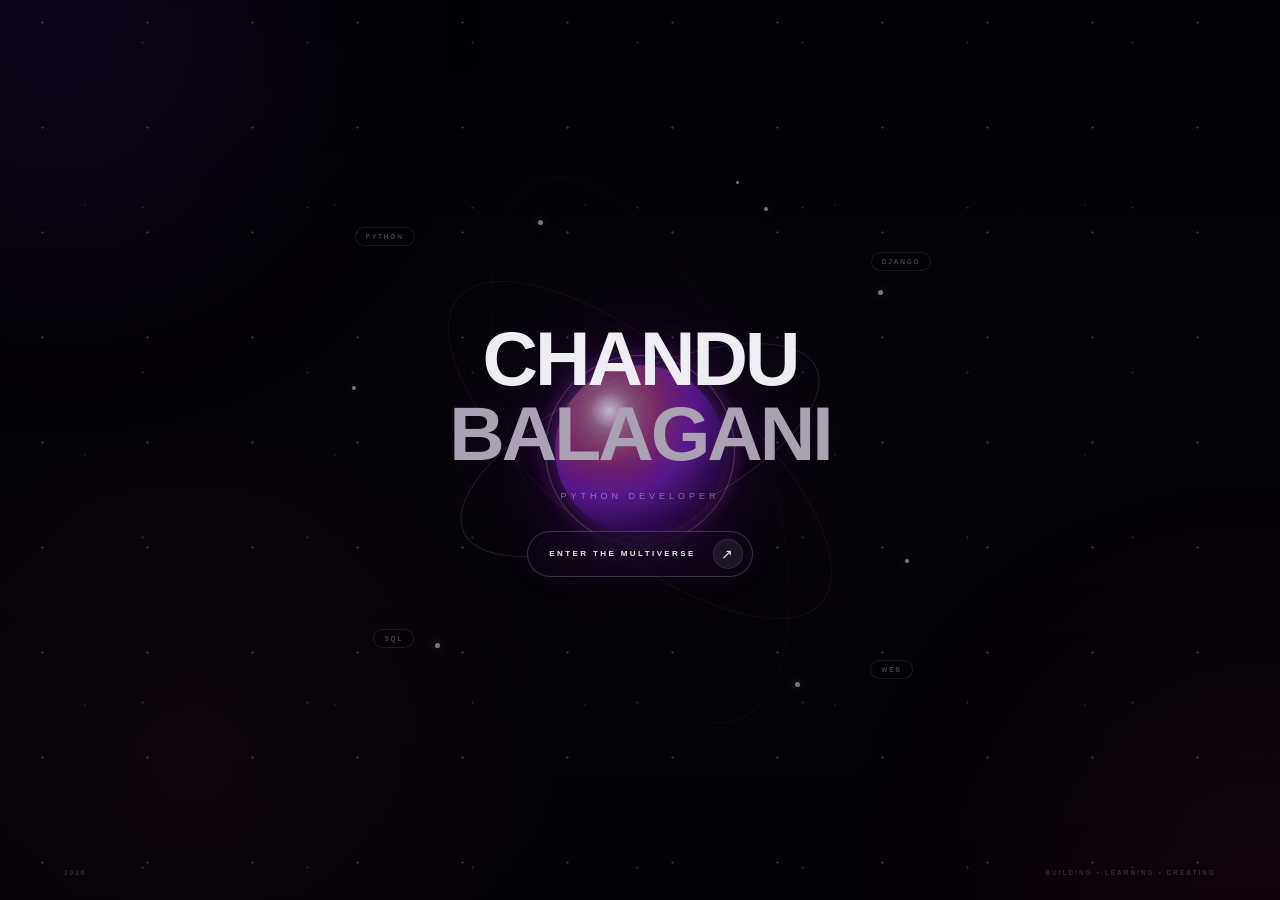
==== commit 028231f8: "Set entry page as landing page" ====
--- a/index.html
+++ b/index.html
@@ -12,7 +12,7 @@
 
     <meta
         name="description"
-        content="Chandu Balagani — Python Developer Portfolio"
+        content="Chandu Balagani — Python Developer"
     >
 
     <meta
@@ -21,15 +21,18 @@
     >
 
     <title>
-        Chandu Balagani — Python Developer
+        Chandu Balagani | Multiverse
     </title>
 
 
-    <!-- =====================================================
+    <!-- =========================================
          FONT
-    ====================================================== -->
-
-    <link rel="preconnect" href="https://fonts.googleapis.com">
+    ========================================== -->
+
+    <link
+        rel="preconnect"
+        href="https://fonts.googleapis.com"
+    >
 
     <link
         rel="preconnect"
@@ -38,18 +41,18 @@
     >
 
     <link
-        href="https://fonts.googleapis.com/css2?family=Inter:wght@400;500;600;700;800&family=Caveat:wght@500;600&display=swap"
+        href="https://fonts.googleapis.com/css2?family=Manrope:wght@400;500;600;700&display=swap"
         rel="stylesheet"
     >
 
 
-    <!-- =====================================================
-         STYLESHEET
-    ====================================================== -->
+    <!-- =========================================
+         CSS
+    ========================================== -->
 
     <link
         rel="stylesheet"
-        href="style.css"
+        href="entry.css"
     >
 
 </head>
@@ -58,1669 +61,275 @@
 <body>
 
 
-    <!-- =====================================================
-         PAGE LOADER
-    ====================================================== -->
-
-    <div
-        id="page-loader"
-        class="page-loader"
-    >
-
-        <div class="loader-content">
-
-            <span class="loader-name">
-                CHANDU BALAGANI
+<main class="multiverse">
+
+
+    <!-- =========================================
+         STAR FIELD
+    ========================================== -->
+
+    <div
+        class="stars"
+        aria-hidden="true"
+    ></div>
+
+
+    <div
+        class="stars stars-two"
+        aria-hidden="true"
+    ></div>
+
+
+    <div
+        class="stars stars-three"
+        aria-hidden="true"
+    ></div>
+
+
+    <!-- =========================================
+         AMBIENT LIGHT
+    ========================================== -->
+
+    <div
+        class="ambient-glow glow-one"
+        aria-hidden="true"
+    ></div>
+
+
+    <div
+        class="ambient-glow glow-two"
+        aria-hidden="true"
+    ></div>
+
+
+    <!-- =========================================
+         CURSOR LIGHT
+    ========================================== -->
+
+    <div
+        id="cursor-glow"
+        class="cursor-glow"
+        aria-hidden="true"
+    ></div>
+
+
+    <!-- =========================================
+         MULTIVERSE
+    ========================================== -->
+
+    <div
+        class="universe"
+        aria-hidden="true"
+    >
+
+
+        <!-- Orbit rings -->
+
+        <div
+            class="universe-ring ring-one"
+        ></div>
+
+
+        <div
+            class="universe-ring ring-two"
+        ></div>
+
+
+        <div
+            class="universe-ring ring-three"
+        ></div>
+
+
+        <!-- Universe core -->
+
+        <div
+            class="universe-core"
+        >
+
+            <div
+                class="core-light"
+            ></div>
+
+        </div>
+
+
+        <!-- =====================================
+             PARTICLES
+        ====================================== -->
+
+        <span
+            class="particle particle-one"
+        ></span>
+
+        <span
+            class="particle particle-two"
+        ></span>
+
+        <span
+            class="particle particle-three"
+        ></span>
+
+        <span
+            class="particle particle-four"
+        ></span>
+
+        <span
+            class="particle particle-five"
+        ></span>
+
+        <span
+            class="particle particle-six"
+        ></span>
+
+        <span
+            class="particle particle-seven"
+        ></span>
+
+        <span
+            class="particle particle-eight"
+        ></span>
+
+
+    </div>
+
+
+    <!-- =========================================
+         MAIN TEXT
+    ========================================== -->
+
+    <section
+        class="entry-content"
+    >
+
+
+        <h1>
+
+            <span class="first-name">
+                CHANDU
             </span>
 
-            <span class="loader-progress">
-                <span></span>
+
+            <span class="last-name">
+                BALAGANI
             </span>
 
-        </div>
+        </h1>
+
+
+        <p
+            class="entry-role"
+        >
+            PYTHON DEVELOPER
+        </p>
+
+
+        <!-- =====================================
+             ENTER BUTTON
+        ====================================== -->
+
+        <button
+            id="enter-button"
+            class="enter-button"
+            type="button"
+        >
+
+            <span>
+                ENTER THE MULTIVERSE
+            </span>
+
+
+            <strong>
+                ↗
+            </strong>
+
+        </button>
+
+
+    </section>
+
+
+    <!-- =========================================
+         TECHNOLOGY LABELS
+    ========================================== -->
+
+    <div
+        class="tech-orbit"
+        aria-hidden="true"
+    >
+
+
+        <span
+            class="tech tech-python"
+        >
+            PYTHON
+        </span>
+
+
+        <span
+            class="tech tech-django"
+        >
+            DJANGO
+        </span>
+
+
+        <span
+            class="tech tech-sql"
+        >
+            SQL
+        </span>
+
+
+        <span
+            class="tech tech-web"
+        >
+            WEB
+        </span>
+
 
     </div>
 
 
-    <!-- =====================================================
-         NAVBAR
-    ====================================================== -->
-
-    <header
-        id="navbar"
-        class="navbar"
-    >
-
-        <div class="nav-container">
-
-
-            <!-- BRAND -->
-
-            <a
-                href="#home"
-                class="brand"
-            >
-                CHANDU BALAGANI
-            </a>
-
-
-            <!-- NAVIGATION -->
-
-            <nav
-                class="nav-menu"
-                aria-label="Main navigation"
-            >
-
-                <a
-                    href="#home"
-                    class="nav-link active"
-                >
-                    Home
-                </a>
-
-
-                <a
-                    href="#about"
-                    class="nav-link"
-                >
-                    About
-                </a>
-
-
-                <a
-                    href="#skills"
-                    class="nav-link"
-                >
-                    Skills
-                </a>
-
-
-                <a
-                    href="#projects"
-                    class="nav-link"
-                >
-                    Projects
-                </a>
-
-
-                <a
-                    href="#contact"
-                    class="nav-link"
-                >
-                    Contact
-                </a>
-
-            </nav>
-
-
-            <!-- CTA -->
-
-            <a
-                href="#contact"
-                class="nav-cta"
-            >
-                Let's Talk
-            </a>
-
-
-        </div>
-
-    </header>
-
-
-    <!-- =====================================================
-         MAIN
-    ====================================================== -->
-
-    <main>
-
-
-        <!-- =================================================
-             HOME / HERO
-        ================================================== -->
-
-        <section
-            id="home"
-            class="hero-section"
-        >
-
-            <div class="hero-container">
-
-
-                <!-- HERO CONTENT -->
-
-                <div class="hero-copy">
-
-
-                    <p class="hero-overline reveal">
-                        PYTHON DEVELOPER
-                    </p>
-
-
-                    <h1 class="hero-title reveal">
-
-                        Building
-
-                        <span>
-                            useful
-                        </span>
-
-                        things with code.
-
-                    </h1>
-
-
-                    <p class="hero-description reveal">
-
-                        I'm Chandu Balagani, a Computer Science
-                        graduate focused on Python, Django, SQL
-                        and practical web development.
-
-                    </p>
-
-
-                    <div class="hero-actions reveal">
-
-
-                        <a
-                            href="#projects"
-                            class="button button-dark"
-                        >
-
-                            Explore my work
-
-                            <span>
-                                ↗
-                            </span>
-
-                        </a>
-
-
-                        <a
-                            href="#skills"
-                            class="text-button"
-                        >
-
-                            Explore skills
-
-                            <span>
-                                ↓
-                            </span>
-
-                        </a>
-
-
-                    </div>
-
-
-                    <div class="hero-meta reveal">
-
-                        <span>
-                            PYTHON
-                        </span>
-
-                        <i></i>
-
-                        <span>
-                            DJANGO
-                        </span>
-
-                        <i></i>
-
-                        <span>
-                            SQL
-                        </span>
-
-                    </div>
-
-
-                </div>
-
-
-                <!-- HERO VISUAL -->
-
-                <div
-                    class="hero-product reveal"
-                    aria-hidden="true"
-                >
-
-                    <div class="product-shadow"></div>
-
-
-                    <div
-                        class="product-orbit product-orbit-one"
-                    ></div>
-
-
-                    <div
-                        class="product-orbit product-orbit-two"
-                    ></div>
-
-
-                    <div class="developer-visual">
-
-
-                        <div class="visual-grid"></div>
-
-
-                        <div class="visual-glow"></div>
-
-
-                        <div class="visual-code">
-
-                            <span>
-                                &lt;code&gt;
-                            </span>
-
-                            <span>
-                                python
-                            </span>
-
-                            <span>
-                                django
-                            </span>
-
-                            <span>
-                                SQL
-                            </span>
-
-                            <span>
-                                &lt;/&gt;
-                            </span>
-
-                        </div>
-
-
-                        <div class="visual-center">
-
-                            <span>
-                                PY
-                            </span>
-
-                        </div>
-
-
-                    </div>
-
-
-                    <!-- FLOATING TAGS -->
-
-                    <div
-                        class="visual-tag tag-one"
-                    >
-                        PYTHON
-                    </div>
-
-
-                    <div
-                        class="visual-tag tag-two"
-                    >
-                        DJANGO
-                    </div>
-
-
-                    <div
-                        class="visual-tag tag-three"
-                    >
-                        SQL
-                    </div>
-
-
-                </div>
-
-            </div>
-
-
-            <!-- SCROLL INDICATOR -->
-
-            <div class="hero-scroll">
-
-                <span>
-                    SCROLL TO EXPLORE
-                </span>
-
-                <span
-                    class="scroll-line"
-                ></span>
-
-            </div>
-
-
-        </section>
-
-
-        <!-- =================================================
-             STATEMENT
-        ================================================== -->
-
-        <section
-            class="statement-section"
-        >
-
-            <div
-                class="statement-container reveal"
-            >
-
-                <p class="statement-label">
-                    A LITTLE ABOUT MY APPROACH
-                </p>
-
-
-                <h2>
-
-                    Simple ideas.
-
-                    <span>
-                        Thoughtful code.
-                    </span>
-
-                    Useful products.
-
-                </h2>
-
-            </div>
-
-        </section>
-
-
-        <!-- =================================================
-             ABOUT
-        ================================================== -->
-
-        <section
-            id="about"
-            class="about-section"
-        >
-
-            <div class="content-container">
-
-
-                <!-- ABOUT HEADING -->
-
-                <div
-                    class="section-intro reveal"
-                >
-
-                    <p class="section-number">
-                        01 / ABOUT
-                    </p>
-
-
-                    <h2>
-
-                        Behind the
-
-                        <span>
-                            code.
-                        </span>
-
-                    </h2>
-
-                </div>
-
-
-                <!-- ABOUT CONTENT -->
-
-                <div class="about-layout">
-
-
-                    <!-- =====================================
-                         PHOTO
-                    ====================================== -->
-
-                    <div
-                        class="about-photo reveal"
-                    >
-
-                        <div class="photo-frame">
-
-                            <img
-                                src="assets/images/profile.png"
-                                alt="Chandu Balagani"
-                                loading="lazy"
-                            >
-
-                        </div>
-
-
-                        <div class="photo-label">
-
-                            <span>
-                                CHANDU BALAGANI
-                            </span>
-
-                            <span>
-                                DEVELOPER
-                            </span>
-
-                        </div>
-
-                    </div>
-
-
-                    <!-- =====================================
-                         ABOUT TEXT
-                    ====================================== -->
-
-                    <div
-                        class="about-copy reveal"
-                    >
-
-
-                        <p class="about-lead">
-
-                            I like turning ideas into practical
-                            applications that people can actually
-                            use.
-
-                        </p>
-
-
-                        <p>
-
-                            My main focus is Python and Django.
-                            Along with backend development, I work
-                            with SQL and frontend technologies to
-                            build complete web applications.
-
-                        </p>
-
-
-                        <p>
-
-                            I'm continuously improving my coding
-                            fundamentals, exploring better ways to
-                            structure applications and learning how
-                            software works in real-world teams.
-
-                        </p>
-
-
-                        <!-- ABOUT DETAILS -->
-
-                        <div class="about-details">
-
-
-                            <div>
-
-                                <small>
-                                    FOCUS
-                                </small>
-
-                                <strong>
-                                    Python / Web
-                                </strong>
-
-                            </div>
-
-
-                            <div>
-
-                                <small>
-                                    LOCATION
-                                </small>
-
-                                <strong>
-                                    India
-                                </strong>
-
-                            </div>
-
-
-                            <div>
-
-                                <small>
-                                    STATUS
-                                </small>
-
-                                <strong>
-                                    Open to opportunities
-                                </strong>
-
-                            </div>
-
-
-                        </div>
-
-
-                        <!-- SIGNATURE -->
-
-                        <div
-                            class="portfolio-signature"
-                        >
-
-                            <span
-                                class="signature-name"
-                            >
-                                Chandu Balagani
-                            </span>
-
-
-                            <span
-                                class="signature-line"
-                            ></span>
-
-
-                            <span
-                                class="signature-role"
-                            >
-                                PYTHON DEVELOPER
-                            </span>
-
-                        </div>
-
-
-                    </div>
-
-                </div>
-
-            </div>
-
-        </section>
-
-
-        <!-- =================================================
-             SKILLS
-        ================================================== -->
-
-        <section
-            id="skills"
-            class="skills-section"
-        >
-
-            <div
-                class="content-container"
-            >
-
-
-                <div
-                    class="skills-heading reveal"
-                >
-
-                    <div>
-
-                        <p class="section-number">
-                            02 / SKILLS
-                        </p>
-
-
-                        <h2>
-
-                            My
-
-                            <span>
-                                toolkit.
-                            </span>
-
-                        </h2>
-
-                    </div>
-
-
-                    <p>
-
-                        The technologies I use to learn,
-                        experiment and build practical
-                        applications.
-
-                    </p>
-
-
-                </div>
-
-
-                <!-- SKILLS GRID -->
-
-                <div class="skills-showcase">
-
-
-                    <!-- PYTHON -->
-
-                    <article
-                        class="skill-card skill-python reveal"
-                    >
-
-                        <div class="skill-top">
-
-                            <span class="skill-index">
-                                01
-                            </span>
-
-                            <span class="skill-symbol">
-                                Py
-                            </span>
-
-                        </div>
-
-
-                        <div class="skill-content">
-
-                            <h3>
-                                Python
-                            </h3>
-
-                            <p>
-                                Core programming,
-                                logic, functions,
-                                OOP and application
-                                development.
-                            </p>
-
-                        </div>
-
-
-                        <div class="skill-footer">
-
-                            <span>
-                                PRIMARY
-                            </span>
-
-                            <span>
-                                01
-                            </span>
-
-                        </div>
-
-                    </article>
-
-
-                    <!-- DJANGO -->
-
-                    <article
-                        class="skill-card skill-django reveal"
-                    >
-
-                        <div class="skill-top">
-
-                            <span class="skill-index">
-                                02
-                            </span>
-
-                            <span class="skill-symbol">
-                                Dj
-                            </span>
-
-                        </div>
-
-
-                        <div class="skill-content">
-
-                            <h3>
-                                Django
-                            </h3>
-
-                            <p>
-                                Backend development,
-                                authentication,
-                                models and admin.
-                            </p>
-
-                        </div>
-
-
-                        <div class="skill-footer">
-
-                            <span>
-                                BACKEND
-                            </span>
-
-                            <span>
-                                02
-                            </span>
-
-                        </div>
-
-                    </article>
-
-
-                    <!-- SQL -->
-
-                    <article
-                        class="skill-card skill-sql reveal"
-                    >
-
-                        <div class="skill-top">
-
-                            <span class="skill-index">
-                                03
-                            </span>
-
-                            <span class="skill-symbol">
-                                DB
-                            </span>
-
-                        </div>
-
-
-                        <div class="skill-content">
-
-                            <h3>
-                                SQL
-                            </h3>
-
-                            <p>
-                                Queries, joins,
-                                CRUD operations
-                                and databases.
-                            </p>
-
-                        </div>
-
-
-                        <div class="skill-footer">
-
-                            <span>
-                                DATABASE
-                            </span>
-
-                            <span>
-                                03
-                            </span>
-
-                        </div>
-
-                    </article>
-
-
-                    <!-- HTML -->
-
-                    <article
-                        class="skill-card skill-html reveal"
-                    >
-
-                        <div class="skill-top">
-
-                            <span class="skill-index">
-                                04
-                            </span>
-
-                            <span class="skill-symbol">
-                                &lt;/&gt;
-                            </span>
-
-                        </div>
-
-
-                        <div class="skill-content">
-
-                            <h3>
-                                HTML
-                            </h3>
-
-                            <p>
-                                Semantic structure
-                                and accessible
-                                web interfaces.
-                            </p>
-
-                        </div>
-
-
-                        <div class="skill-footer">
-
-                            <span>
-                                FRONTEND
-                            </span>
-
-                            <span>
-                                04
-                            </span>
-
-                        </div>
-
-                    </article>
-
-
-                    <!-- CSS -->
-
-                    <article
-                        class="skill-card skill-css reveal"
-                    >
-
-                        <div class="skill-top">
-
-                            <span class="skill-index">
-                                05
-                            </span>
-
-                            <span class="skill-symbol">
-                                #
-                            </span>
-
-                        </div>
-
-
-                        <div class="skill-content">
-
-                            <h3>
-                                CSS
-                            </h3>
-
-                            <p>
-                                Responsive layouts,
-                                visual design
-                                and animation.
-                            </p>
-
-                        </div>
-
-
-                        <div class="skill-footer">
-
-                            <span>
-                                DESIGN
-                            </span>
-
-                            <span>
-                                05
-                            </span>
-
-                        </div>
-
-                    </article>
-
-
-                    <!-- JAVASCRIPT -->
-
-                    <article
-                        class="skill-card skill-javascript reveal"
-                    >
-
-                        <div class="skill-top">
-
-                            <span class="skill-index">
-                                06
-                            </span>
-
-                            <span class="skill-symbol">
-                                JS
-                            </span>
-
-                        </div>
-
-
-                        <div class="skill-content">
-
-                            <h3>
-                                JavaScript
-                            </h3>
-
-                            <p>
-                                DOM interaction,
-                                frontend logic
-                                and dynamic UI.
-                            </p>
-
-                        </div>
-
-
-                        <div class="skill-footer">
-
-                            <span>
-                                INTERACTION
-                            </span>
-
-                            <span>
-                                06
-                            </span>
-
-                        </div>
-
-                    </article>
-
-
-                    <!-- GIT -->
-
-                    <article
-                        class="skill-card skill-git reveal"
-                    >
-
-                        <div class="skill-top">
-
-                            <span class="skill-index">
-                                07
-                            </span>
-
-                            <span class="skill-symbol">
-                                Git
-                            </span>
-
-                        </div>
-
-
-                        <div class="skill-content">
-
-                            <h3>
-                                Git & GitHub
-                            </h3>
-
-                            <p>
-                                Version control,
-                                repositories and
-                                collaboration.
-                            </p>
-
-                        </div>
-
-
-                        <div class="skill-footer">
-
-                            <span>
-                                VERSIONING
-                            </span>
-
-                            <span>
-                                07
-                            </span>
-
-                        </div>
-
-                    </article>
-
-
-                    <!-- BOOTSTRAP -->
-
-                    <article
-                        class="skill-card skill-bootstrap reveal"
-                    >
-
-                        <div class="skill-top">
-
-                            <span class="skill-index">
-                                08
-                            </span>
-
-                            <span class="skill-symbol">
-                                B
-                            </span>
-
-                        </div>
-
-
-                        <div class="skill-content">
-
-                            <h3>
-                                Bootstrap
-                            </h3>
-
-                            <p>
-                                Responsive components
-                                and faster interface
-                                development.
-                            </p>
-
-                        </div>
-
-
-                        <div class="skill-footer">
-
-                            <span>
-                                UI
-                            </span>
-
-                            <span>
-                                08
-                            </span>
-
-                        </div>
-
-                    </article>
-
-
-                </div>
-
-            </div>
-
-        </section>
-
-
-        <!-- =================================================
-             PROJECT INTRO
-        ================================================== -->
-
-        <section
-            class="project-intro-section"
-        >
-
-            <div
-                class="project-intro reveal"
-            >
-
-                <p class="section-number">
-                    03 / FEATURED PROJECT
-                </p>
-
-
-                <h2>
-
-                    One project.
-
-                    <br>
-
-                    <span>
-                        Built from an idea.
-                    </span>
-
-                </h2>
-
-            </div>
-
-        </section>
-
-
-        <!-- =================================================
-             PROJECT
-        ================================================== -->
-
-        <section
-            id="projects"
-            class="shopmind-section"
-        >
-
-            <div
-                class="shopmind-container"
-            >
-
-
-                <!-- PROJECT TITLE -->
-
-                <div
-                    class="shopmind-heading reveal"
-                >
-
-                    <p class="project-label">
-                        FEATURED PROJECT
-                    </p>
-
-
-                    <h2>
-
-                        ShopMind
-
-                        <span>
-                            AI
-                        </span>
-
-                    </h2>
-
-
-                    <p>
-
-                        A Django-powered e-commerce
-                        experience designed around simple
-                        product discovery and shopping.
-
-                    </p>
-
-                </div>
-
-
-                <!-- =========================================
-                     MACBOOK
-                ========================================== -->
-
-                <div
-                    class="mac-stage reveal"
-                >
-
-                    <div class="mac-glow"></div>
-
-
-                    <div class="macbook">
-
-
-                        <div class="mac-screen">
-
-                            <div
-                                class="mac-camera"
-                            ></div>
-
-
-                            <div
-                                class="browser-bar"
-                            >
-
-                                <div
-                                    class="browser-dots"
-                                >
-
-                                    <span></span>
-
-                                    <span></span>
-
-                                    <span></span>
-
-                                </div>
-
-
-                                <div
-                                    class="browser-url"
-                                >
-                                    shopmind-ai
-                                </div>
-
-                            </div>
-
-
-                            <img
-                                src="assets/images/shopmind-preview.png"
-                                alt="ShopMind AI project preview"
-                                class="mac-project-image"
-                                loading="lazy"
-                            >
-
-                        </div>
-
-
-                        <div class="mac-base">
-
-                            <div
-                                class="mac-notch"
-                            ></div>
-
-                        </div>
-
-
-                    </div>
-
-
-                    <!-- FLOATING LABELS -->
-
-                    <div
-                        class="mac-float mac-float-one"
-                    >
-                        PYTHON
-                    </div>
-
-
-                    <div
-                        class="mac-float mac-float-two"
-                    >
-                        DJANGO
-                    </div>
-
-
-                    <div
-                        class="mac-float mac-float-three"
-                    >
-                        SQLITE
-                    </div>
-
-
-                </div>
-
-
-                <!-- =========================================
-                     PROJECT DETAILS
-                ========================================== -->
-
-                <div
-                    class="project-details"
-                >
-
-
-                    <div
-                        class="project-detail-copy reveal"
-                    >
-
-                        <p class="detail-label">
-                            THE IDEA
-                        </p>
-
-
-                        <h3>
-
-                            A practical
-                            e-commerce
-                            experience.
-
-                        </h3>
-
-
-                        <p>
-
-                            ShopMind AI is a full-stack
-                            e-commerce application built
-                            with Django. It includes
-                            product browsing, search,
-                            authentication and shopping
-                            cart functionality.
-
-                        </p>
-
-                    </div>
-
-
-                    <div
-                        class="project-features reveal"
-                    >
-
-
-                        <div
-                            class="project-feature"
-                        >
-
-                            <span>
-                                01
-                            </span>
-
-                            <strong>
-                                Product browsing
-                            </strong>
-
-                        </div>
-
-
-                        <div
-                            class="project-feature"
-                        >
-
-                            <span>
-                                02
-                            </span>
-
-                            <strong>
-                                Authentication
-                            </strong>
-
-                        </div>
-
-
-                        <div
-                            class="project-feature"
-                        >
-
-                            <span>
-                                03
-                            </span>
-
-                            <strong>
-                                Product search
-                            </strong>
-
-                        </div>
-
-
-                        <div
-                            class="project-feature"
-                        >
-
-                            <span>
-                                04
-                            </span>
-
-                            <strong>
-                                Shopping cart
-                            </strong>
-
-                        </div>
-
-
-                    </div>
-
-
-                </div>
-
-
-                <!-- =========================================
-                     IPHONE
-                ========================================== -->
-
-                <div
-                    class="iphone-section"
-                >
-
-
-                    <div
-                        class="iphone-copy reveal"
-                    >
-
-                        <p class="detail-label">
-                            RESPONSIVE EXPERIENCE
-                        </p>
-
-
-                        <h3>
-
-                            Designed to work
-                            beautifully
-                            everywhere.
-
-                        </h3>
-
-
-                        <p>
-
-                            The interface adapts across
-                            desktop and smaller screens
-                            while keeping the shopping
-                            experience simple.
-
-                        </p>
-
-                    </div>
-
-
-                    <div
-                        class="iphone-stage reveal"
-                    >
-
-                        <div
-                            class="iphone-glow"
-                        ></div>
-
-
-                        <div class="iphone">
-
-                            <div
-                                class="iphone-screen"
-                            >
-
-                                <div
-                                    class="iphone-island"
-                                ></div>
-
-
-                                <img
-                                    src="assets/images/shopmind-preview.png"
-                                    alt="ShopMind AI mobile preview"
-                                    class="iphone-image"
-                                    loading="lazy"
-                                >
-
-                            </div>
-
-                        </div>
-
-                    </div>
-
-
-                </div>
-
-
-                <!-- =========================================
-                     PROJECT BUTTONS
-                ========================================== -->
-
-                <div
-                    class="project-actions reveal"
-                >
-
-
-                    <a
-                        href="https://shopmind-ai-ykfq.onrender.com"
-                        target="_blank"
-                        rel="noopener noreferrer"
-                        class="button button-dark"
-                    >
-
-                        Open live project
-
-                        <span>
-                            ↗
-                        </span>
-
-                    </a>
-
-
-                    <a
-                        href="https://github.com/"
-                        target="_blank"
-                        rel="noopener noreferrer"
-                        class="button button-outline"
-                    >
-
-                        View GitHub
-
-                        <span>
-                            ↗
-                        </span>
-
-                    </a>
-
-
-                </div>
-
-
-            </div>
-
-        </section>
-
-
-        <!-- =================================================
-             CONTACT
-        ================================================== -->
-
-        <section
-            id="contact"
-            class="contact-section"
-        >
-
-            <div
-                class="content-container"
-            >
-
-
-                <div
-                    class="contact-layout reveal"
-                >
-
-
-                    <div
-                        class="contact-heading"
-                    >
-
-                        <p class="section-number">
-                            04 / CONTACT
-                        </p>
-
-
-                        <h2>
-
-                            Let's create
-                            something
-                            <span>
-                                useful.
-                            </span>
-
-                        </h2>
-
-
-                        <p>
-
-                            Open to software development
-                            opportunities, collaborations
-                            and meaningful conversations.
-
-                        </p>
-
-
-                        <!-- CONTACT SIGNATURE -->
-
-                        <div
-                            class="portfolio-signature contact-signature"
-                        >
-
-                            <span
-                                class="signature-name"
-                            >
-                                Chandu Balagani
-                            </span>
-
-
-                            <span
-                                class="signature-line"
-                            ></span>
-
-
-                            <span
-                                class="signature-role"
-                            >
-                                PYTHON DEVELOPER
-                            </span>
-
-                        </div>
-
-
-                    </div>
-
-
-                    <!-- CONTACT LINKS -->
-
-                    <div
-                        class="contact-links"
-                    >
-
-
-                        <!-- EMAIL -->
-
-                        <a
-                            href="mailto:chandubalagani35@gmail.com"
-                            class="contact-link"
-                        >
-
-                            <span
-                                class="contact-icon"
-                            >
-                                @
-                            </span>
-
-
-                            <span>
-
-                                <small>
-                                    EMAIL
-                                </small>
-
-                                <strong>
-                                    chandubalagani35@gmail.com
-                                </strong>
-
-                            </span>
-
-
-                            <b>
-                                ↗
-                            </b>
-
-                        </a>
-
-
-                        <!-- LINKEDIN -->
-
-                        <a
-                            href="https://www.linkedin.com/in/chandu-balagani"
-                            target="_blank"
-                            rel="noopener noreferrer"
-                            class="contact-link"
-                        >
-
-                            <span
-                                class="contact-icon"
-                            >
-                                in
-                            </span>
-
-
-                            <span>
-
-                                <small>
-                                    LINKEDIN
-                                </small>
-
-                                <strong>
-                                    Chandu Balagani
-                                </strong>
-
-                            </span>
-
-
-                            <b>
-                                ↗
-                            </b>
-
-                        </a>
-
-
-                        <!-- GITHUB -->
-
-                        <a
-                            href="https://github.com/"
-                            target="_blank"
-                            rel="noopener noreferrer"
-                            class="contact-link"
-                        >
-
-                            <span
-                                class="contact-icon"
-                            >
-                                &lt;/&gt;
-                            </span>
-
-
-                            <span>
-
-                                <small>
-                                    GITHUB
-                                </small>
-
-                                <strong>
-                                    GitHub Profile
-                                </strong>
-
-                            </span>
-
-
-                            <b>
-                                ↗
-                            </b>
-
-                        </a>
-
-
-                    </div>
-
-                </div>
-
-            </div>
-
-        </section>
-
-
-    </main>
-
-
-    <!-- =====================================================
+    <!-- =========================================
          FOOTER
-    ====================================================== -->
+    ========================================== -->
 
     <footer
-        class="site-footer"
-    >
-
-        <div
-            class="footer-inner"
-        >
-
-            <span>
-                © 2026 CHANDU BALAGANI
-            </span>
-
-
-            <span>
-                PYTHON • DJANGO • WEB
-            </span>
-
-        </div>
+        class="entry-footer"
+    >
+
+        <span>
+            2026
+        </span>
+
+
+        <span>
+            BUILDING • LEARNING • CREATING
+        </span>
 
     </footer>
 
 
-    <!-- =====================================================
-         JAVASCRIPT
-    ====================================================== -->
-
-    <script src="script.js"></script>
+    <!-- =========================================
+         TRANSITION
+    ========================================== -->
+
+    <div
+        id="transition"
+        class="transition"
+    ></div>
+
+
+</main>
+
+
+<!-- =============================================
+     JAVASCRIPT
+============================================== -->
+
+<script
+    src="entry.js"
+></script>
+
 
 </body>
 
--- a/entry.css
+++ b/entry.css
@@ -0,0 +1,2388 @@
+/* =========================================================
+   CHANDU BALAGANI
+   MULTIVERSE ENTRY PAGE
+========================================================= */
+
+
+/* =========================================================
+   VARIABLES
+========================================================= */
+
+:root {
+
+    --black: #020204;
+
+    --deep-black: #050308;
+
+    --white: #f0eef3;
+
+    --name-soft: #aaa1b2;
+
+    --role: rgba(218, 208, 225, .48);
+
+    --purple: #7c38bd;
+
+    --purple-light: #a77bc9;
+
+    --magenta: #a5356c;
+
+    --line: rgba(220, 205, 235, .15);
+
+    --ease:
+        cubic-bezier(.22, .61, .36, 1);
+
+}
+
+
+/* =========================================================
+   RESET
+========================================================= */
+
+* {
+
+    margin: 0;
+
+    padding: 0;
+
+    box-sizing: border-box;
+
+}
+
+
+html,
+body {
+
+    width: 100%;
+
+    height: 100%;
+
+}
+
+
+body {
+
+    overflow: hidden;
+
+    background:
+        var(--black);
+
+    color:
+        var(--white);
+
+    font-family:
+        "Manrope",
+        -apple-system,
+        BlinkMacSystemFont,
+        "Segoe UI",
+        sans-serif;
+
+    -webkit-font-smoothing:
+        antialiased;
+
+}
+
+
+/* =========================================================
+   MAIN
+========================================================= */
+
+.multiverse {
+
+    position: relative;
+
+    width: 100%;
+
+    height: 100vh;
+
+    min-height: 650px;
+
+    overflow: hidden;
+
+    display: flex;
+
+    align-items: center;
+
+    justify-content: center;
+
+    isolation: isolate;
+
+    background:
+
+        radial-gradient(
+            circle at 50% 48%,
+            rgba(91, 34, 145, .11),
+            transparent 27%
+        ),
+
+        radial-gradient(
+            circle at 15% 85%,
+            rgba(151, 38, 91, .06),
+            transparent 28%
+        ),
+
+        linear-gradient(
+            180deg,
+            #020204 0%,
+            #050308 55%,
+            #030205 100%
+        );
+
+}
+
+
+/* =========================================================
+   STARS
+========================================================= */
+
+.stars {
+
+    position: absolute;
+
+    inset: -50%;
+
+    width: 200%;
+
+    height: 200%;
+
+    pointer-events: none;
+
+    background-image:
+
+        radial-gradient(
+            circle,
+            rgba(255,255,255,.70) 1px,
+            transparent 1.4px
+        );
+
+    background-size:
+        105px 105px;
+
+    opacity:
+        .23;
+
+    animation:
+        starsDrift
+        75s
+        linear
+        infinite;
+
+    z-index:
+        -5;
+
+}
+
+
+.stars-two {
+
+    background-size:
+        165px 165px;
+
+    background-position:
+        40px 80px;
+
+    opacity:
+        .15;
+
+    animation-duration:
+        100s;
+
+    animation-direction:
+        reverse;
+
+}
+
+
+.stars-three {
+
+    background-size:
+        250px 250px;
+
+    background-position:
+        100px 30px;
+
+    opacity:
+        .09;
+
+    animation-duration:
+        130s;
+
+}
+
+
+@keyframes starsDrift {
+
+    from {
+
+        transform:
+            translate3d(
+                0,
+                0,
+                0
+            );
+
+    }
+
+    to {
+
+        transform:
+            translate3d(
+                -100px,
+                -80px,
+                0
+            );
+
+    }
+
+}
+
+
+/* =========================================================
+   AMBIENT GLOWS
+========================================================= */
+
+.ambient-glow {
+
+    position:
+        absolute;
+
+    border-radius:
+        50%;
+
+    pointer-events:
+        none;
+
+    filter:
+        blur(100px);
+
+    z-index:
+        -3;
+
+}
+
+
+.glow-one {
+
+    width:
+        480px;
+
+    height:
+        480px;
+
+    top:
+        -220px;
+
+    left:
+        -180px;
+
+    background:
+        rgba(102, 30, 180, .10);
+
+    animation:
+        ambientOne
+        13s
+        ease-in-out
+        infinite;
+
+}
+
+
+.glow-two {
+
+    width:
+        500px;
+
+    height:
+        500px;
+
+    right:
+        -230px;
+
+    bottom:
+        -250px;
+
+    background:
+        rgba(166, 34, 91, .075);
+
+    animation:
+        ambientTwo
+        15s
+        ease-in-out
+        infinite;
+
+}
+
+
+@keyframes ambientOne {
+
+    0%,
+    100% {
+
+        transform:
+            scale(1);
+
+        opacity:
+            .55;
+
+    }
+
+    50% {
+
+        transform:
+            scale(1.18);
+
+        opacity:
+            .9;
+
+    }
+
+}
+
+
+@keyframes ambientTwo {
+
+    0%,
+    100% {
+
+        transform:
+            scale(1);
+
+        opacity:
+            .5;
+
+    }
+
+    50% {
+
+        transform:
+            scale(1.16);
+
+        opacity:
+            .85;
+
+    }
+
+}
+
+
+/* =========================================================
+   CURSOR GLOW
+========================================================= */
+
+.cursor-glow {
+
+    position:
+        fixed;
+
+    left:
+        50%;
+
+    top:
+        50%;
+
+    width:
+        240px;
+
+    height:
+        240px;
+
+    transform:
+        translate(
+            -50%,
+            -50%
+        );
+
+    border-radius:
+        50%;
+
+    pointer-events:
+        none;
+
+    z-index:
+        2;
+
+    background:
+        radial-gradient(
+            circle,
+            rgba(132, 71, 190, .065),
+            transparent 68%
+        );
+
+    filter:
+        blur(15px);
+
+    opacity:
+        0;
+
+    transition:
+        opacity .5s ease;
+
+}
+
+
+/* =========================================================
+   UNIVERSE
+========================================================= */
+
+.universe {
+
+    position:
+        absolute;
+
+    width:
+        640px;
+
+    height:
+        640px;
+
+    top:
+        50%;
+
+    left:
+        50%;
+
+    transform:
+        translate(
+            -50%,
+            -50%
+        );
+
+    pointer-events:
+        none;
+
+    z-index:
+        1;
+
+    animation:
+        universeFloat
+        9s
+        ease-in-out
+        infinite;
+
+}
+
+
+@keyframes universeFloat {
+
+    0%,
+    100% {
+
+        margin-top:
+            0;
+
+    }
+
+    50% {
+
+        margin-top:
+            -10px;
+
+    }
+
+}
+
+
+/* =========================================================
+   CORE
+========================================================= */
+
+.universe-core {
+
+    position:
+        absolute;
+
+    top:
+        50%;
+
+    left:
+        50%;
+
+    width:
+        170px;
+
+    height:
+        170px;
+
+    transform:
+        translate(
+            -50%,
+            -50%
+        );
+
+    border-radius:
+        50%;
+
+    background:
+
+        radial-gradient(
+            circle at 32% 27%,
+            rgba(228, 215, 241, .75) 0%,
+            rgba(185, 103, 153, .60) 11%,
+            rgba(138, 42, 112, .82) 28%,
+            rgba(94, 25, 150, .92) 50%,
+            rgba(43, 9, 74, .97) 73%,
+            #08030c 100%
+        );
+
+    box-shadow:
+
+        0 0 30px
+        rgba(112, 38, 170, .52),
+
+        0 0 70px
+        rgba(105, 30, 166, .27),
+
+        0 0 120px
+        rgba(163, 40, 100, .10);
+
+    animation:
+        corePulse
+        6s
+        ease-in-out
+        infinite;
+
+}
+
+
+.universe-core::before {
+
+    content:
+        "";
+
+    position:
+        absolute;
+
+    inset:
+        -10px;
+
+    border-radius:
+        50%;
+
+    border:
+        1px solid
+        rgba(221, 199, 240, .25);
+
+    box-shadow:
+        0 0 18px
+        rgba(137, 68, 194, .10);
+
+    animation:
+        coreRing
+        5s
+        ease-in-out
+        infinite;
+
+}
+
+
+.universe-core::after {
+
+    content:
+        "";
+
+    position:
+        absolute;
+
+    inset:
+        15px;
+
+    border-radius:
+        50%;
+
+    background:
+
+        radial-gradient(
+            circle at 28% 22%,
+            rgba(255,255,255,.22),
+            transparent 18%
+        );
+
+    opacity:
+        .65;
+
+}
+
+
+.core-light {
+
+    position:
+        absolute;
+
+    width:
+        60px;
+
+    height:
+        60px;
+
+    top:
+        18px;
+
+    left:
+        27px;
+
+    border-radius:
+        50%;
+
+    background:
+        rgba(225, 209, 242, .28);
+
+    filter:
+        blur(21px);
+
+    animation:
+        lightMove
+        5s
+        ease-in-out
+        infinite;
+
+}
+
+
+@keyframes corePulse {
+
+    0%,
+    100% {
+
+        transform:
+            translate(
+                -50%,
+                -50%
+            )
+            scale(.98);
+
+    }
+
+    50% {
+
+        transform:
+            translate(
+                -50%,
+                -50%
+            )
+            scale(1.035);
+
+    }
+
+}
+
+
+@keyframes coreRing {
+
+    0%,
+    100% {
+
+        transform:
+            scale(1);
+
+        opacity:
+            .35;
+
+    }
+
+    50% {
+
+        transform:
+            scale(1.08);
+
+        opacity:
+            .65;
+
+    }
+
+}
+
+
+@keyframes lightMove {
+
+    0%,
+    100% {
+
+        transform:
+            translate(
+                0,
+                0
+            );
+
+    }
+
+    50% {
+
+        transform:
+            translate(
+                27px,
+                21px
+            );
+
+    }
+
+}
+
+
+/* =========================================================
+   ORBIT RINGS
+========================================================= */
+
+.universe-ring {
+
+    position:
+        absolute;
+
+    top:
+        50%;
+
+    left:
+        50%;
+
+    border-radius:
+        50%;
+
+    pointer-events:
+        none;
+
+}
+
+
+/* Ring 1 */
+
+.ring-one {
+
+    width:
+        390px;
+
+    height:
+        150px;
+
+    border:
+        1px solid
+        rgba(213, 194, 233, .15);
+
+    transform:
+        translate(
+            -50%,
+            -50%
+        )
+        rotate(-25deg);
+
+    animation:
+        ringOne
+        14s
+        linear
+        infinite;
+
+}
+
+
+/* Ring 2 */
+
+.ring-two {
+
+    width:
+        475px;
+
+    height:
+        190px;
+
+    border:
+        1px solid
+        rgba(180, 77, 130, .13);
+
+    transform:
+        translate(
+            -50%,
+            -50%
+        )
+        rotate(40deg);
+
+    animation:
+        ringTwo
+        18s
+        linear
+        infinite;
+
+}
+
+
+/* Ring 3 */
+
+.ring-three {
+
+    width:
+        575px;
+
+    height:
+        240px;
+
+    border:
+        1px solid
+        rgba(113, 54, 170, .10);
+
+    transform:
+        translate(
+            -50%,
+            -50%
+        )
+        rotate(70deg);
+
+    animation:
+        ringThree
+        24s
+        linear
+        infinite;
+
+}
+
+
+@keyframes ringOne {
+
+    from {
+
+        transform:
+            translate(
+                -50%,
+                -50%
+            )
+            rotate(-25deg)
+            rotate(0deg);
+
+    }
+
+    to {
+
+        transform:
+            translate(
+                -50%,
+                -50%
+            )
+            rotate(-25deg)
+            rotate(360deg);
+
+    }
+
+}
+
+
+@keyframes ringTwo {
+
+    from {
+
+        transform:
+            translate(
+                -50%,
+                -50%
+            )
+            rotate(40deg)
+            rotate(360deg);
+
+    }
+
+    to {
+
+        transform:
+            translate(
+                -50%,
+                -50%
+            )
+            rotate(40deg)
+            rotate(0deg);
+
+    }
+
+}
+
+
+@keyframes ringThree {
+
+    from {
+
+        transform:
+            translate(
+                -50%,
+                -50%
+            )
+            rotate(70deg)
+            rotate(0deg);
+
+    }
+
+    to {
+
+        transform:
+            translate(
+                -50%,
+                -50%
+            )
+            rotate(70deg)
+            rotate(360deg);
+
+    }
+
+}
+
+
+/* =========================================================
+   PARTICLES
+========================================================= */
+
+.particle {
+
+    position:
+        absolute;
+
+    width:
+        5px;
+
+    height:
+        5px;
+
+    border-radius:
+        50%;
+
+    background:
+        #c9b6d9;
+
+    box-shadow:
+        0 0 12px
+        rgba(218, 199, 236, .55);
+
+    opacity:
+        .62;
+
+}
+
+
+.particle-one {
+
+    top:
+        14%;
+
+    left:
+        34%;
+
+    animation:
+        particleOne
+        6s
+        ease-in-out
+        infinite;
+
+}
+
+
+.particle-two {
+
+    top:
+        25%;
+
+    right:
+        12%;
+
+    animation:
+        particleTwo
+        7s
+        ease-in-out
+        infinite;
+
+}
+
+
+.particle-three {
+
+    bottom:
+        19%;
+
+    left:
+        18%;
+
+    animation:
+        particleThree
+        8s
+        ease-in-out
+        infinite;
+
+}
+
+
+.particle-four {
+
+    bottom:
+        13%;
+
+    right:
+        25%;
+
+    animation:
+        particleFour
+        6.5s
+        ease-in-out
+        infinite;
+
+}
+
+
+.particle-five {
+
+    top:
+        40%;
+
+    left:
+        5%;
+
+    width:
+        4px;
+
+    height:
+        4px;
+
+    animation:
+        particleFive
+        9s
+        ease-in-out
+        infinite;
+
+}
+
+
+.particle-six {
+
+    top:
+        12%;
+
+    right:
+        30%;
+
+    width:
+        4px;
+
+    height:
+        4px;
+
+    animation:
+        particleSix
+        7.5s
+        ease-in-out
+        infinite;
+
+}
+
+
+.particle-seven {
+
+    top:
+        67%;
+
+    right:
+        8%;
+
+    width:
+        4px;
+
+    height:
+        4px;
+
+    animation:
+        particleSeven
+        8s
+        ease-in-out
+        infinite;
+
+}
+
+
+.particle-eight {
+
+    top:
+        8%;
+
+    left:
+        65%;
+
+    width:
+        3px;
+
+    height:
+        3px;
+
+    animation:
+        particleEight
+        10s
+        ease-in-out
+        infinite;
+
+}
+
+
+/* =========================================================
+   PARTICLE ANIMATIONS
+========================================================= */
+
+@keyframes particleOne {
+
+    0%,
+    100% {
+
+        transform:
+            translate(
+                0,
+                0
+            );
+
+    }
+
+    50% {
+
+        transform:
+            translate(
+                38px,
+                -28px
+            );
+
+    }
+
+}
+
+
+@keyframes particleTwo {
+
+    0%,
+    100% {
+
+        transform:
+            translate(
+                0,
+                0
+            );
+
+    }
+
+    50% {
+
+        transform:
+            translate(
+                -35px,
+                42px
+            );
+
+    }
+
+}
+
+
+@keyframes particleThree {
+
+    0%,
+    100% {
+
+        transform:
+            translate(
+                0,
+                0
+            );
+
+    }
+
+    50% {
+
+        transform:
+            translate(
+                28px,
+                -38px
+            );
+
+    }
+
+}
+
+
+@keyframes particleFour {
+
+    0%,
+    100% {
+
+        transform:
+            translate(
+                0,
+                0
+            );
+
+    }
+
+    50% {
+
+        transform:
+            translate(
+                -35px,
+                -20px
+            );
+
+    }
+
+}
+
+
+@keyframes particleFive {
+
+    0%,
+    100% {
+
+        transform:
+            translate(
+                0,
+                0
+            );
+
+    }
+
+    50% {
+
+        transform:
+            translate(
+                20px,
+                45px
+            );
+
+    }
+
+}
+
+
+@keyframes particleSix {
+
+    0%,
+    100% {
+
+        transform:
+            translate(
+                0,
+                0
+            );
+
+    }
+
+    50% {
+
+        transform:
+            translate(
+                -28px,
+                30px
+            );
+
+    }
+
+}
+
+
+@keyframes particleSeven {
+
+    0%,
+    100% {
+
+        transform:
+            translate(
+                0,
+                0
+            );
+
+    }
+
+    50% {
+
+        transform:
+            translate(
+                -30px,
+                -25px
+            );
+
+    }
+
+}
+
+
+@keyframes particleEight {
+
+    0%,
+    100% {
+
+        opacity:
+            .25;
+
+        transform:
+            translate(
+                0,
+                0
+            );
+
+    }
+
+    50% {
+
+        opacity:
+            .75;
+
+        transform:
+            translate(
+                25px,
+                35px
+            );
+
+    }
+
+}
+
+
+/* =========================================================
+   MAIN CONTENT
+========================================================= */
+
+.entry-content {
+
+    position:
+        relative;
+
+    z-index:
+        20;
+
+    width:
+        min(
+            1000px,
+            90%
+        );
+
+    display:
+        flex;
+
+    flex-direction:
+        column;
+
+    align-items:
+        center;
+
+    justify-content:
+        center;
+
+    text-align:
+        center;
+
+    pointer-events:
+        none;
+
+}
+
+
+/* =========================================================
+   NAME — SMALLER + SOFTER
+========================================================= */
+
+.entry-content h1 {
+
+    margin:
+        0;
+
+    display:
+        flex;
+
+    flex-direction:
+        column;
+
+    align-items:
+        center;
+
+    color:
+        var(--white);
+
+    font-size:
+        clamp(
+            46px,
+            6vw,
+            78px
+        );
+
+    line-height:
+        .92;
+
+    font-weight:
+        600;
+
+    letter-spacing:
+        -3px;
+
+    text-shadow:
+        0 0 28px
+        rgba(170, 120, 220, .08);
+
+    opacity:
+        0;
+
+    animation:
+        titleReveal
+        1.2s
+        var(--ease)
+        forwards
+        .3s;
+
+}
+
+
+/* CHANDU */
+
+.first-name {
+
+    display:
+        block;
+
+    color:
+        #eeeeF2;
+
+}
+
+
+/* BALAGANI */
+
+.last-name {
+
+    display:
+        block;
+
+    margin-top:
+        4px;
+
+    color:
+        #aaa1b2;
+
+}
+
+
+/* =========================================================
+   TITLE ANIMATION
+========================================================= */
+
+@keyframes titleReveal {
+
+    from {
+
+        opacity:
+            0;
+
+        transform:
+            translateY(25px)
+            scale(.98);
+
+        filter:
+            blur(7px);
+
+    }
+
+    to {
+
+        opacity:
+            1;
+
+        transform:
+            translateY(0)
+            scale(1);
+
+        filter:
+            blur(0);
+
+    }
+
+}
+
+
+/* =========================================================
+   ROLE
+========================================================= */
+
+.entry-role {
+
+    margin-top:
+        22px;
+
+    color:
+        var(--role);
+
+    font-size:
+        9px;
+
+    font-weight:
+        500;
+
+    letter-spacing:
+        4px;
+
+    text-transform:
+        uppercase;
+
+    opacity:
+        0;
+
+    animation:
+        roleReveal
+        1s
+        var(--ease)
+        forwards
+        .75s;
+
+}
+
+
+@keyframes roleReveal {
+
+    from {
+
+        opacity:
+            0;
+
+        transform:
+            translateY(10px);
+
+        letter-spacing:
+            7px;
+
+    }
+
+    to {
+
+        opacity:
+            1;
+
+        transform:
+            translateY(0);
+
+        letter-spacing:
+            4px;
+
+    }
+
+}
+
+
+/* =========================================================
+   ENTER BUTTON
+========================================================= */
+
+.enter-button {
+
+    position:
+        relative;
+
+    display:
+        flex;
+
+    align-items:
+        center;
+
+    justify-content:
+        center;
+
+    gap:
+        17px;
+
+    margin-top:
+        30px;
+
+    min-height:
+        46px;
+
+    padding:
+        7px 9px 7px 21px;
+
+    border:
+        1px solid
+        rgba(
+            220,
+            200,
+            235,
+            .22
+        );
+
+    border-radius:
+        50px;
+
+    background:
+        rgba(
+            35,
+            14,
+            48,
+            .25
+        );
+
+    color:
+        #eeeaf2;
+
+    font-family:
+        inherit;
+
+    font-size:
+        8px;
+
+    font-weight:
+        600;
+
+    letter-spacing:
+        2.4px;
+
+    cursor:
+        pointer;
+
+    overflow:
+        hidden;
+
+    pointer-events:
+        auto;
+
+    backdrop-filter:
+        blur(12px);
+
+    -webkit-backdrop-filter:
+        blur(12px);
+
+    box-shadow:
+        0 0 24px
+        rgba(
+            105,
+            39,
+            160,
+            .10
+        );
+
+    opacity:
+        0;
+
+    animation:
+        buttonReveal
+        1s
+        var(--ease)
+        forwards
+        1.05s;
+
+    transition:
+        transform .4s var(--ease),
+        border-color .4s ease,
+        background .4s ease,
+        box-shadow .4s ease;
+
+}
+
+
+.enter-button::before {
+
+    content:
+        "";
+
+    position:
+        absolute;
+
+    top:
+        0;
+
+    left:
+        -120%;
+
+    width:
+        80%;
+
+    height:
+        100%;
+
+    background:
+        linear-gradient(
+            90deg,
+            transparent,
+            rgba(
+                235,
+                220,
+                248,
+                .11
+            ),
+            transparent
+        );
+
+    transform:
+        skewX(-20deg);
+
+    transition:
+        left .75s var(--ease);
+
+}
+
+
+.enter-button:hover {
+
+    transform:
+        translateY(-3px)
+        scale(1.02);
+
+    border-color:
+        rgba(
+            220,
+            194,
+            244,
+            .42
+        );
+
+    background:
+        rgba(
+            105,
+            38,
+            151,
+            .15
+        );
+
+    box-shadow:
+        0 0 32px
+        rgba(
+            109,
+            40,
+            170,
+            .20
+        );
+
+}
+
+
+.enter-button:hover::before {
+
+    left:
+        150%;
+
+}
+
+
+.enter-button span {
+
+    position:
+        relative;
+
+    z-index:
+        2;
+
+}
+
+
+.enter-button strong {
+
+    position:
+        relative;
+
+    z-index:
+        2;
+
+    width:
+        30px;
+
+    height:
+        30px;
+
+    display:
+        flex;
+
+    align-items:
+        center;
+
+    justify-content:
+        center;
+
+    border-radius:
+        50%;
+
+    background:
+        rgba(
+            225,
+            211,
+            238,
+            .08
+        );
+
+    border:
+        1px solid
+        rgba(
+            225,
+            211,
+            238,
+            .11
+        );
+
+    font-size:
+        14px;
+
+    font-weight:
+        400;
+
+    transition:
+        transform .4s var(--ease);
+
+}
+
+
+.enter-button:hover strong {
+
+    transform:
+        rotate(45deg);
+
+}
+
+
+@keyframes buttonReveal {
+
+    from {
+
+        opacity:
+            0;
+
+        transform:
+            translateY(13px);
+
+    }
+
+    to {
+
+        opacity:
+            1;
+
+        transform:
+            translateY(0);
+
+    }
+
+}
+
+
+/* =========================================================
+   TECH ORBIT
+========================================================= */
+
+.tech-orbit {
+
+    position:
+        absolute;
+
+    width:
+        620px;
+
+    height:
+        620px;
+
+    top:
+        50%;
+
+    left:
+        50%;
+
+    transform:
+        translate(
+            -50%,
+            -50%
+        );
+
+    pointer-events:
+        none;
+
+    z-index:
+        5;
+
+}
+
+
+.tech {
+
+    position:
+        absolute;
+
+    padding:
+        5px 10px;
+
+    border:
+        1px solid
+        rgba(
+            220,
+            205,
+            235,
+            .11
+        );
+
+    border-radius:
+        20px;
+
+    background:
+        rgba(
+            5,
+            3,
+            8,
+            .32
+        );
+
+    color:
+        rgba(
+            220,
+            205,
+            235,
+            .30
+        );
+
+    backdrop-filter:
+        blur(7px);
+
+    font-size:
+        6.5px;
+
+    font-weight:
+        600;
+
+    letter-spacing:
+        1.8px;
+
+    animation:
+        techFloat
+        6s
+        ease-in-out
+        infinite;
+
+}
+
+
+.tech-python {
+
+    top:
+        14%;
+
+    left:
+        4%;
+
+}
+
+
+.tech-django {
+
+    top:
+        18%;
+
+    right:
+        3%;
+
+    animation-delay:
+        1.2s;
+
+}
+
+
+.tech-sql {
+
+    bottom:
+        18%;
+
+    left:
+        7%;
+
+    animation-delay:
+        2s;
+
+}
+
+
+.tech-web {
+
+    bottom:
+        13%;
+
+    right:
+        6%;
+
+    animation-delay:
+        2.8s;
+
+}
+
+
+@keyframes techFloat {
+
+    0%,
+    100% {
+
+        transform:
+            translateY(0);
+
+    }
+
+    50% {
+
+        transform:
+            translateY(-8px);
+
+    }
+
+}
+
+
+/* =========================================================
+   FOOTER
+========================================================= */
+
+.entry-footer {
+
+    position:
+        absolute;
+
+    left:
+        5%;
+
+    right:
+        5%;
+
+    bottom:
+        24px;
+
+    display:
+        flex;
+
+    align-items:
+        center;
+
+    justify-content:
+        space-between;
+
+    color:
+        rgba(
+            220,
+            205,
+            235,
+            .20
+        );
+
+    font-size:
+        6.5px;
+
+    font-weight:
+        600;
+
+    letter-spacing:
+        2px;
+
+    z-index:
+        20;
+
+    opacity:
+        0;
+
+    animation:
+        footerReveal
+        1s
+        ease
+        forwards
+        1.4s;
+
+}
+
+
+@keyframes footerReveal {
+
+    from {
+
+        opacity:
+            0;
+
+        transform:
+            translateY(8px);
+
+    }
+
+    to {
+
+        opacity:
+            1;
+
+        transform:
+            translateY(0);
+
+    }
+
+}
+
+
+/* =========================================================
+   TRANSITION
+========================================================= */
+
+.transition {
+
+    position:
+        fixed;
+
+    inset:
+        0;
+
+    background:
+
+        radial-gradient(
+            circle,
+            #a83b73 0%,
+            #70289a 25%,
+            #240735 52%,
+            #030205 80%
+        );
+
+    z-index:
+        100;
+
+    pointer-events:
+        none;
+
+    opacity:
+        0;
+
+    transform:
+        scale(.15);
+
+    border-radius:
+        50%;
+
+    transition:
+        opacity .7s ease,
+        transform 1s
+        cubic-bezier(
+            .77,
+            0,
+            .175,
+            1
+        );
+
+}
+
+
+.transition.active {
+
+    opacity:
+        1;
+
+    transform:
+        scale(4);
+
+}
+
+
+/* =========================================================
+   MOBILE
+========================================================= */
+
+@media (max-width: 700px) {
+
+    .universe {
+
+        width:
+            440px;
+
+        height:
+            440px;
+
+    }
+
+
+    .universe-core {
+
+        width:
+            130px;
+
+        height:
+            130px;
+
+    }
+
+
+    .ring-one {
+
+        width:
+            275px;
+
+        height:
+            108px;
+
+    }
+
+
+    .ring-two {
+
+        width:
+            335px;
+
+        height:
+            138px;
+
+    }
+
+
+    .ring-three {
+
+        width:
+            405px;
+
+        height:
+            168px;
+
+    }
+
+
+    .entry-content {
+
+        width:
+            92%;
+
+    }
+
+
+    .entry-content h1 {
+
+        font-size:
+            clamp(
+                40px,
+                11vw,
+                62px
+            );
+
+        letter-spacing:
+            -2.5px;
+
+    }
+
+
+    .entry-role {
+
+        margin-top:
+            20px;
+
+        font-size:
+            8px;
+
+        letter-spacing:
+            3.5px;
+
+    }
+
+
+    .enter-button {
+
+        margin-top:
+            27px;
+
+        min-height:
+            44px;
+
+        padding:
+            6px 8px 6px 18px;
+
+    }
+
+
+    .enter-button span {
+
+        font-size:
+            7px;
+
+        letter-spacing:
+            2px;
+
+    }
+
+
+    .tech-orbit {
+
+        width:
+            440px;
+
+        height:
+            440px;
+
+    }
+
+
+    .tech {
+
+        font-size:
+            5.5px;
+
+        padding:
+            4px 7px;
+
+    }
+
+
+    .entry-footer {
+
+        bottom:
+            16px;
+
+        font-size:
+            5px;
+
+        letter-spacing:
+            1.4px;
+
+    }
+
+}
+
+
+/* =========================================================
+   SMALL MOBILE
+========================================================= */
+
+@media (max-width: 420px) {
+
+    .entry-content h1 {
+
+        font-size:
+            38px;
+
+        letter-spacing:
+            -2px;
+
+    }
+
+
+    .entry-role {
+
+        font-size:
+            6.5px;
+
+        letter-spacing:
+            2.8px;
+
+    }
+
+
+    .enter-button span {
+
+        font-size:
+            6.5px;
+
+    }
+
+
+    .entry-footer {
+
+        font-size:
+            4.5px;
+
+    }
+
+}
+
+
+/* =========================================================
+   REDUCED MOTION
+========================================================= */
+
+@media (prefers-reduced-motion: reduce) {
+
+    *,
+    *::before,
+    *::after {
+
+        animation-duration:
+            .01ms !important;
+
+        animation-iteration-count:
+            1 !important;
+
+        transition-duration:
+            .01ms !important;
+
+    }
+
+}
